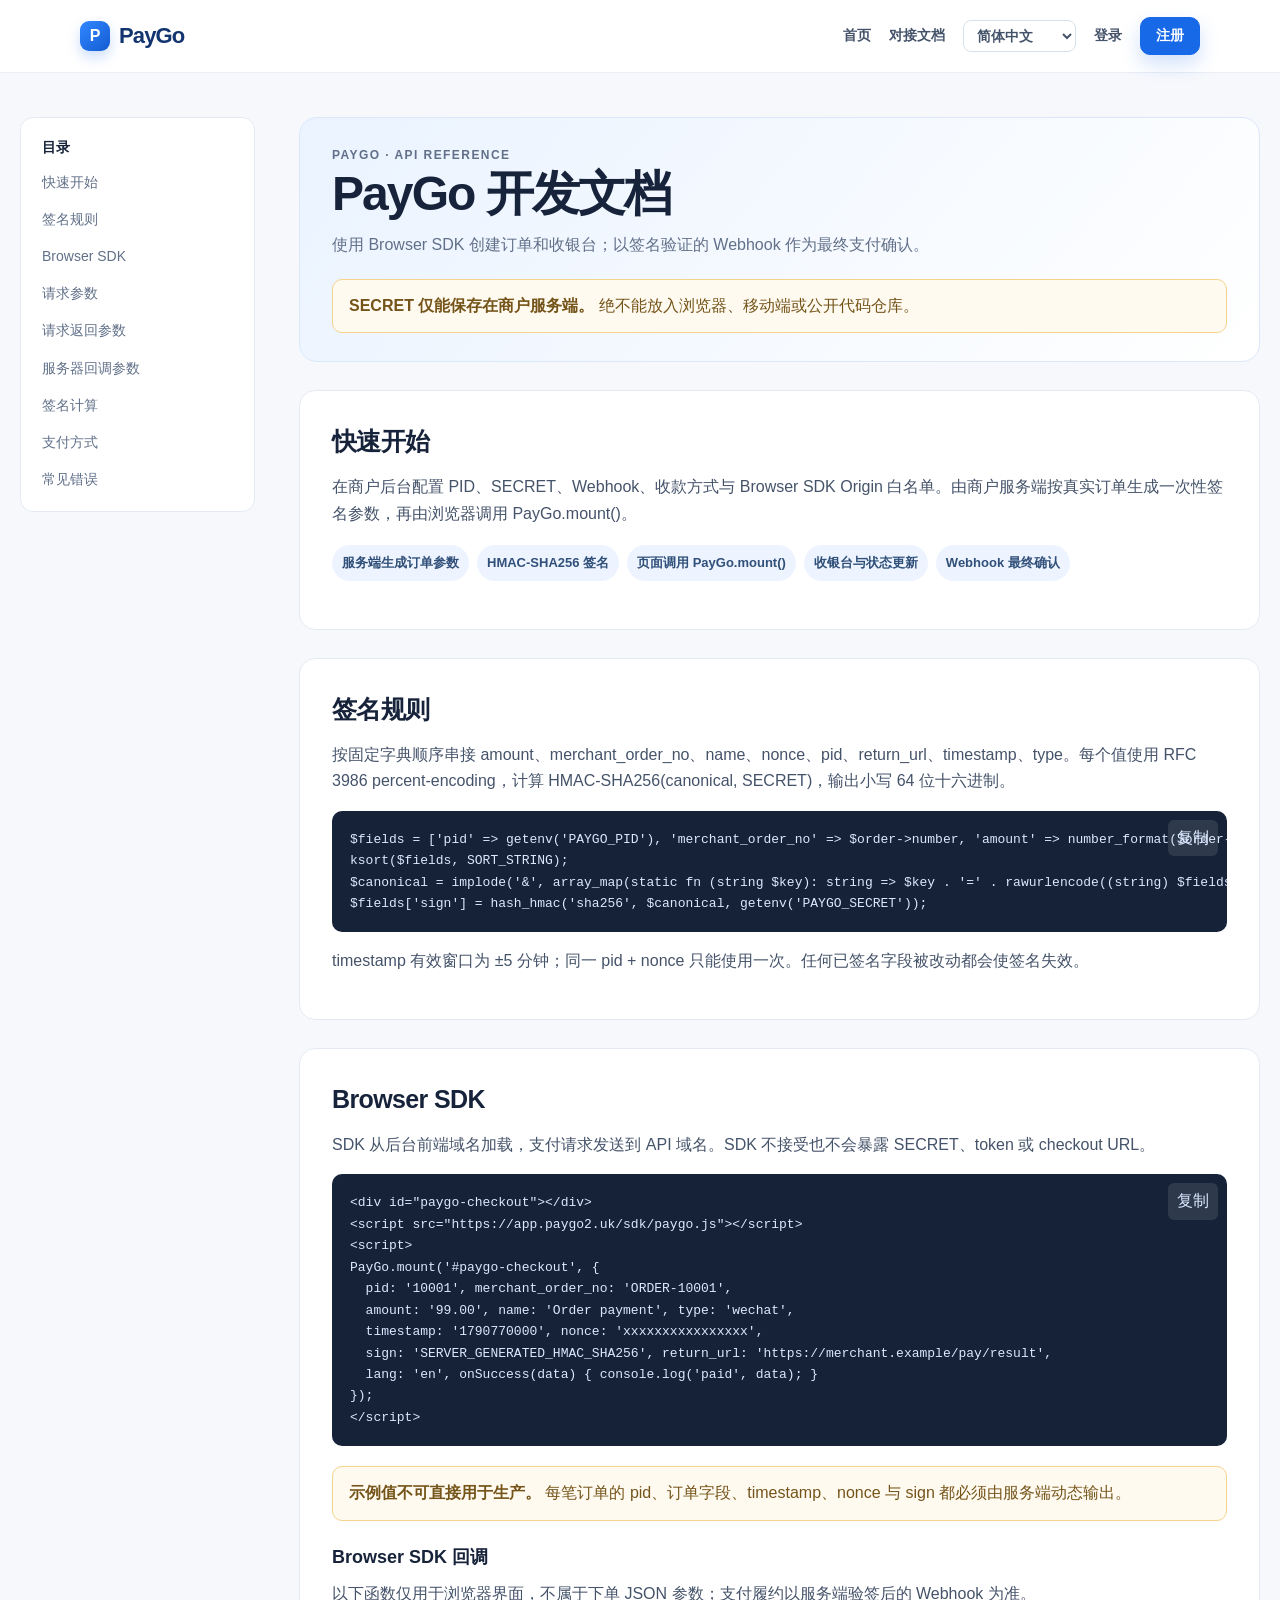
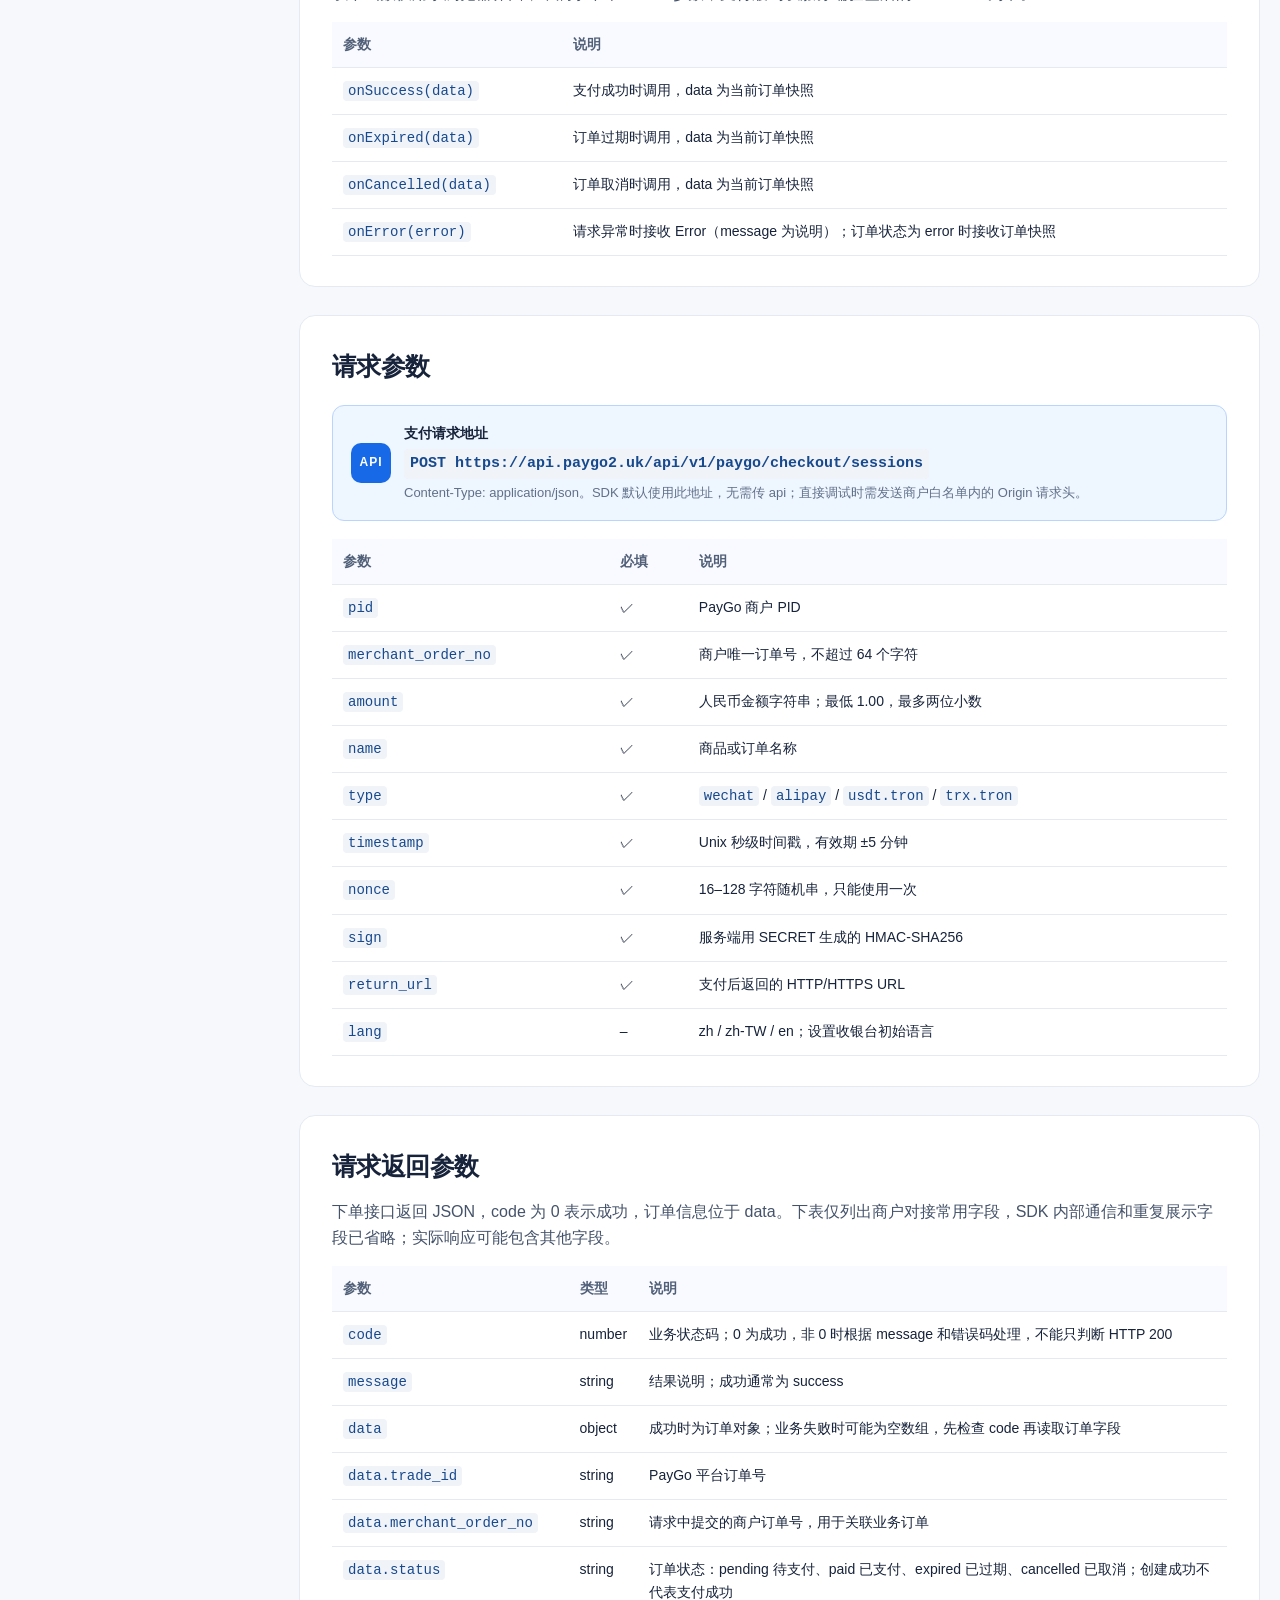
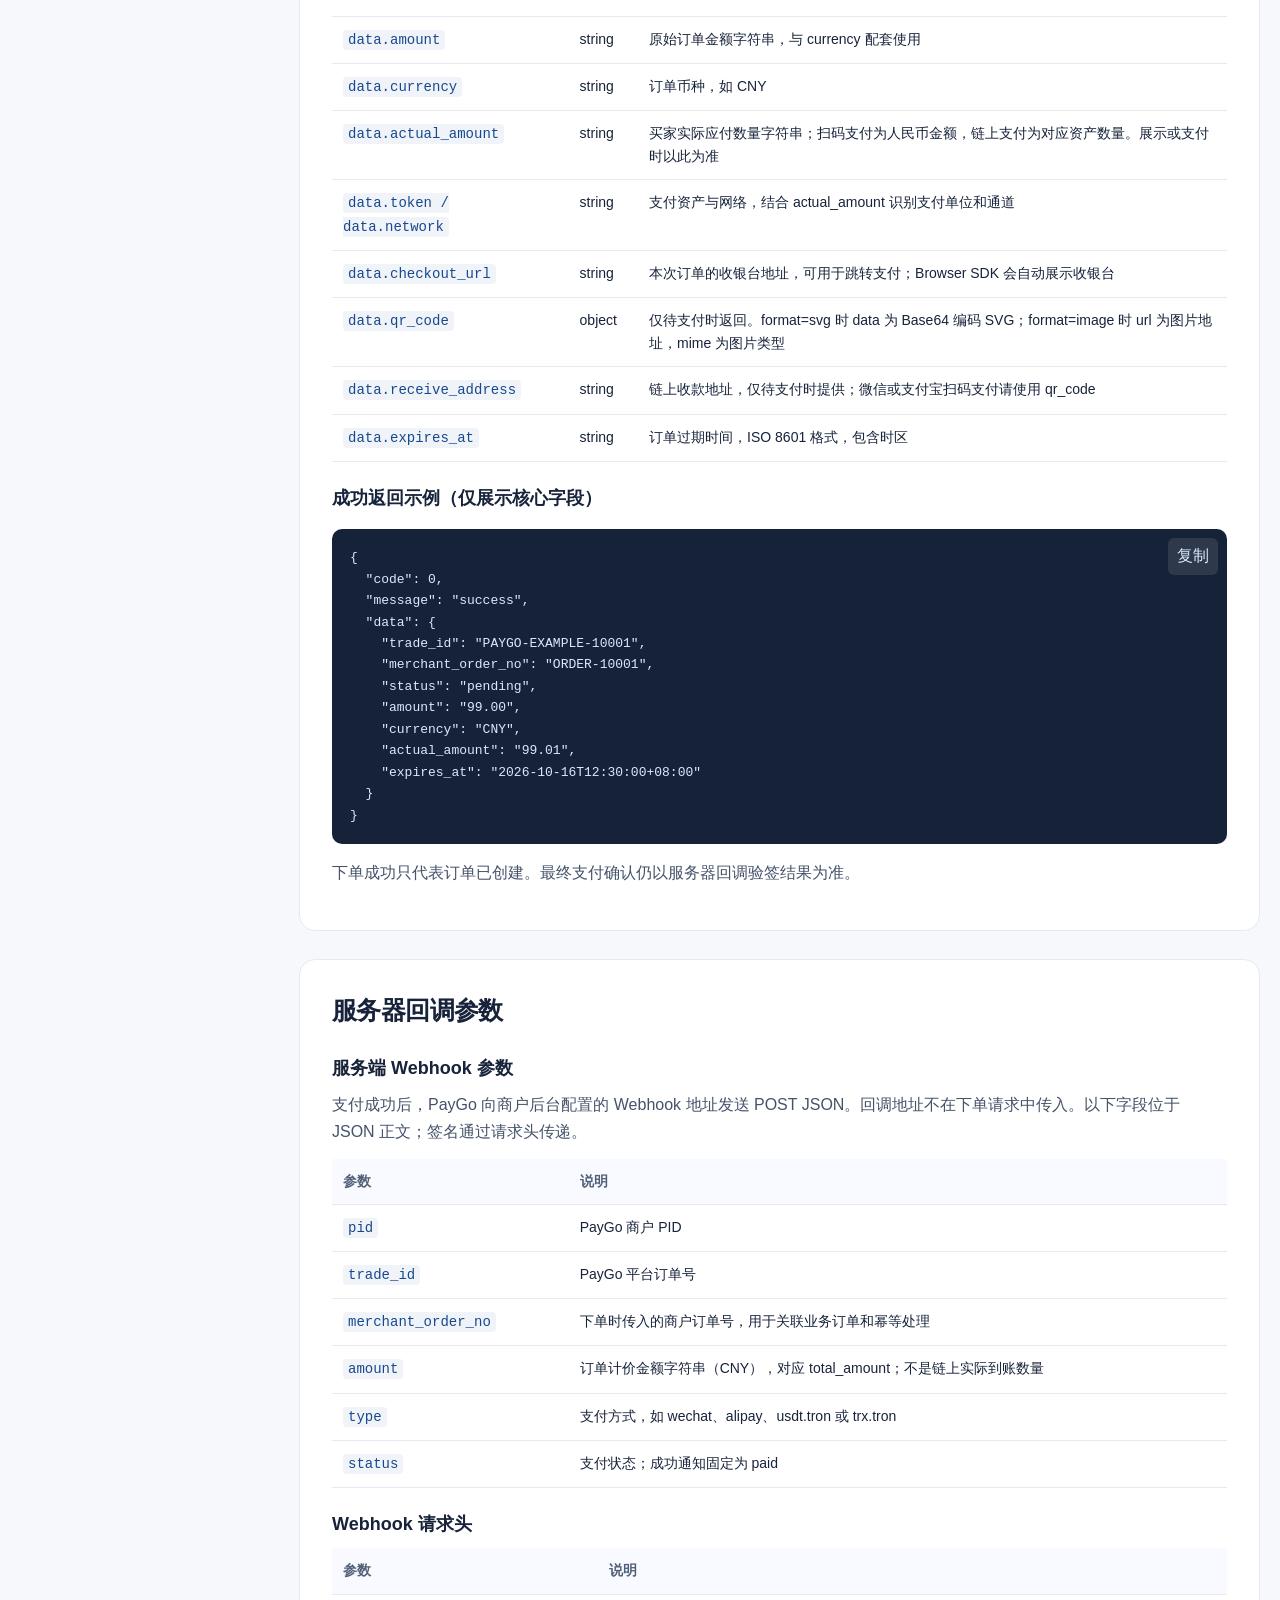
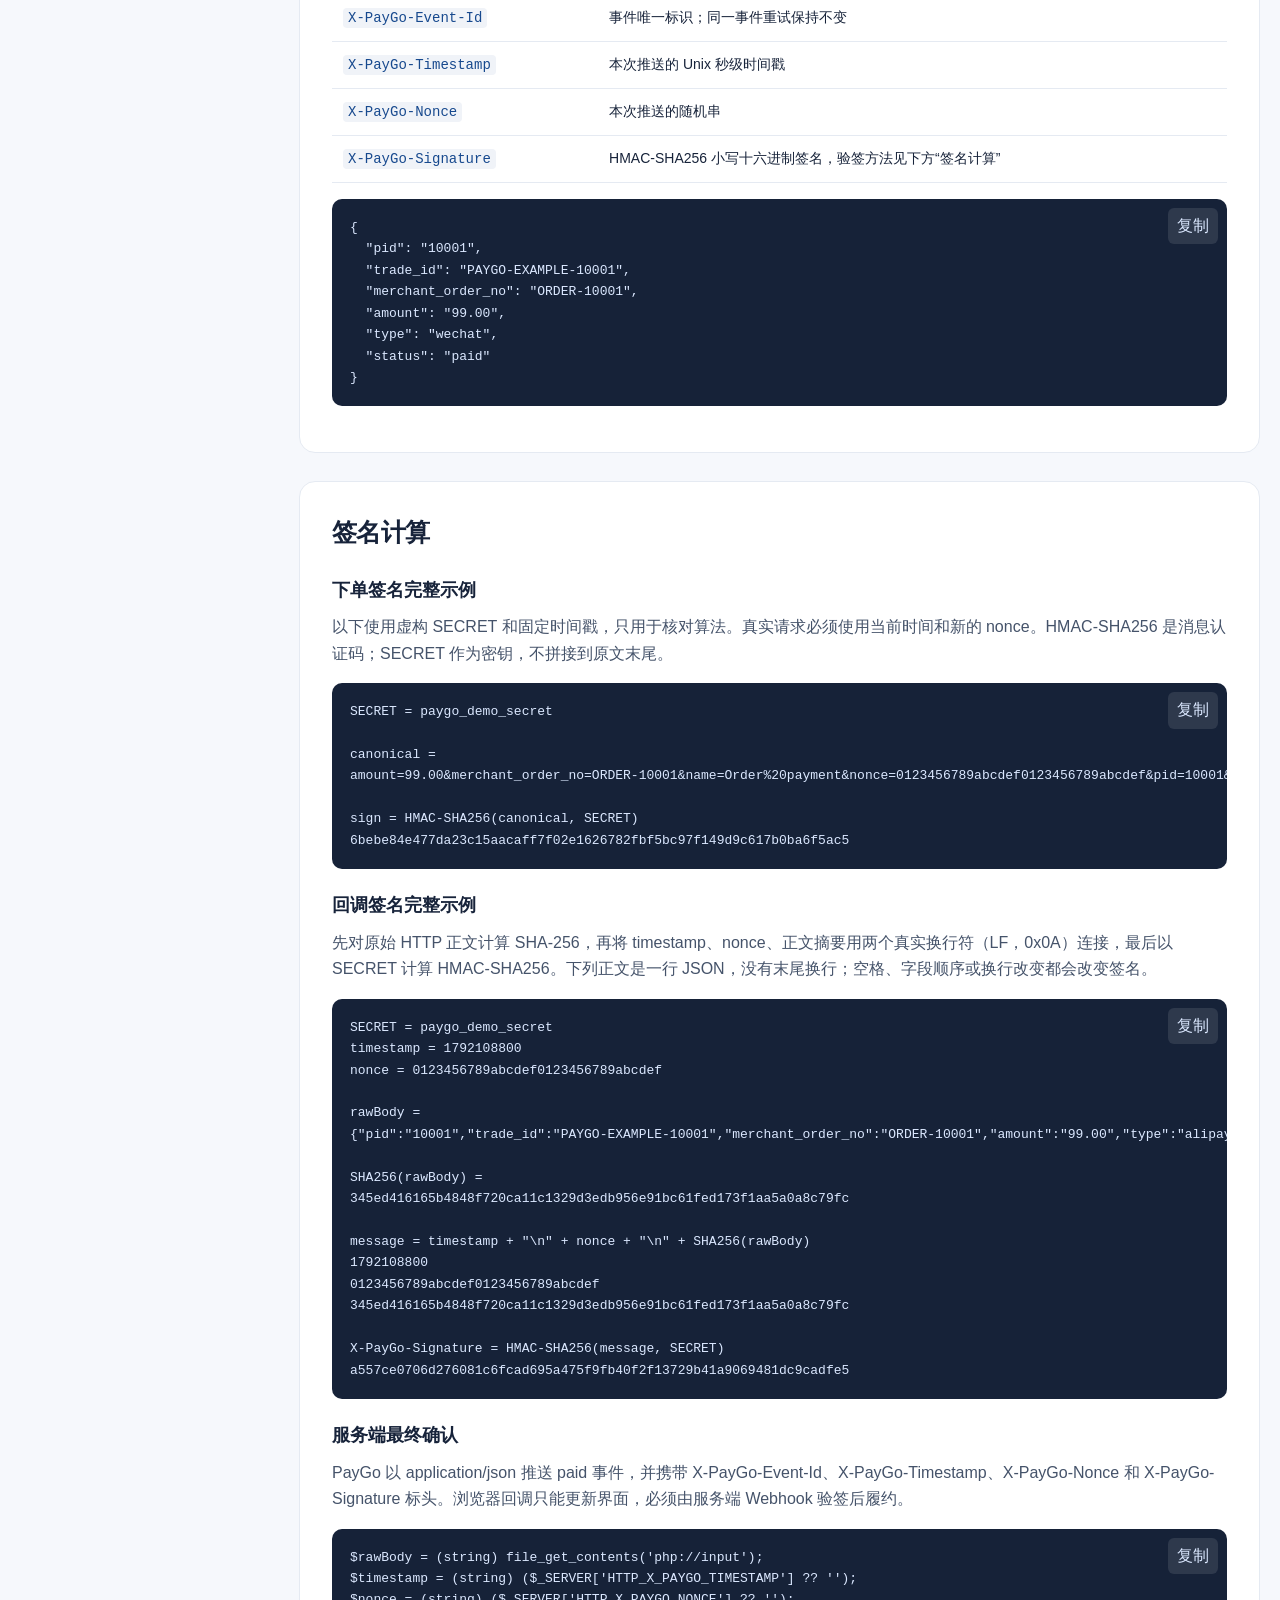
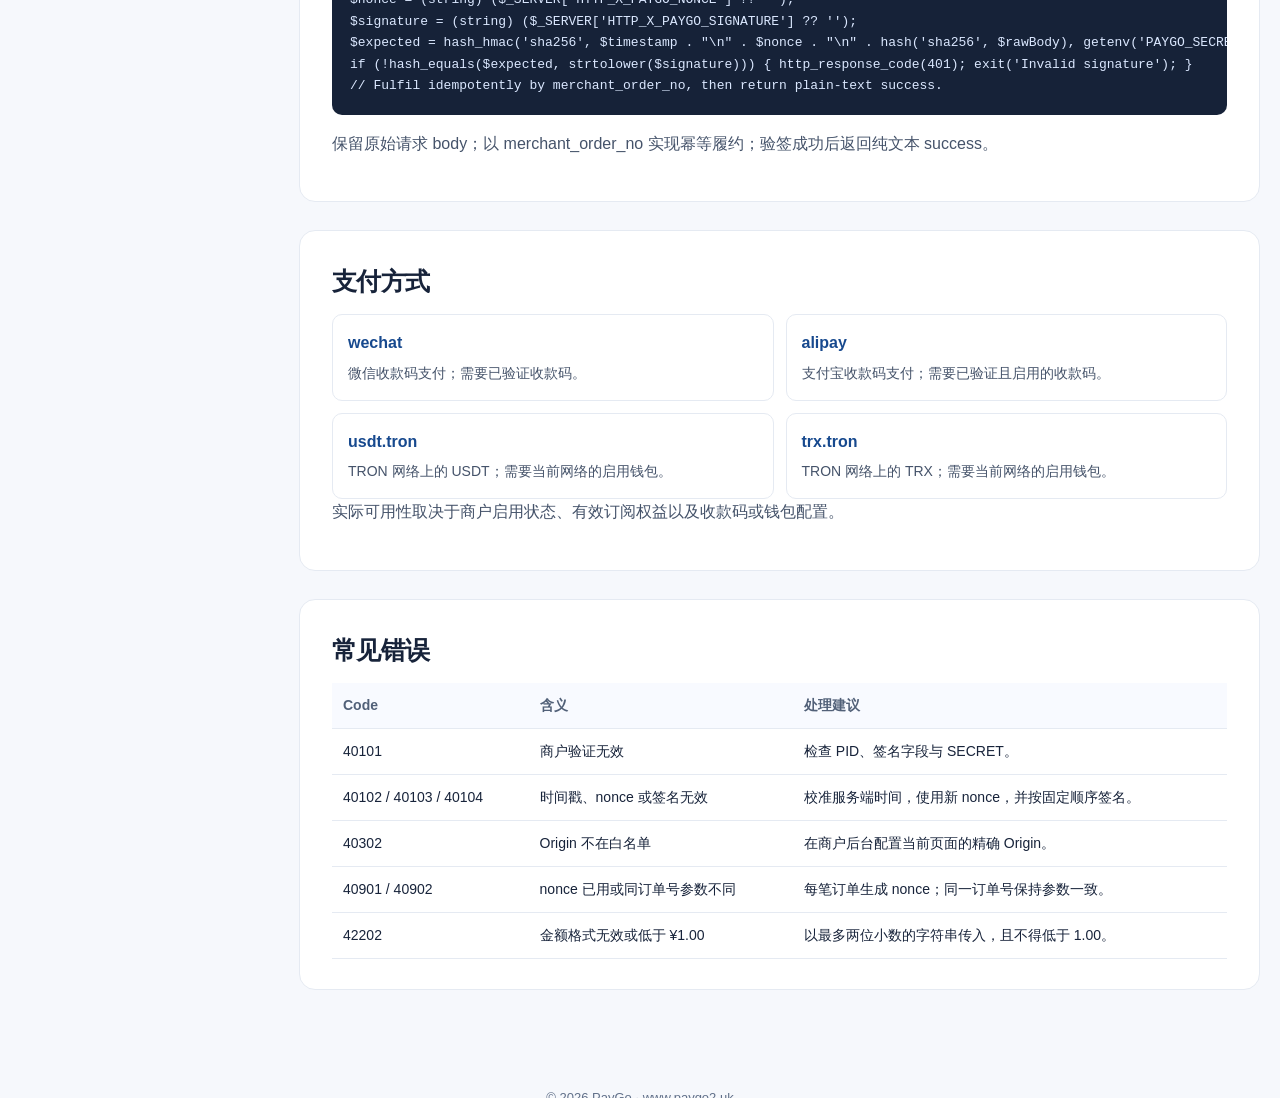
==== docs/index.html @ 3c51381b "chore: initialize PayGo website and documentation" ====
<!doctype html>
<html lang="zh-CN">
<head>
  <meta charset="utf-8"><meta name="viewport" content="width=device-width,initial-scale=1">
  <title>PayGo 开发文档｜Browser SDK、Webhook 与签名</title>
  <meta name="description" content="PayGo 公开开发文档：Browser SDK、HMAC-SHA256 签名、Webhook 验签、支付方式与常见错误。">
  <meta name="robots" content="index,follow"><link rel="canonical" href="https://www.paygo2.uk/docs/"><link rel="stylesheet" href="../assets/docs.css">
</head>
<body>
<header class="site-header"><nav class="navigation" aria-label="PayGo"><a class="brand" href="/"><span class="brand-mark">P</span>PayGo</a><div class="nav-links"><a href="/" data-i18n="home">首页</a><a aria-current="page" class="docs-link" href="/docs/" data-i18n="docs">对接文档</a><label class="language-select"><span class="visually-hidden" data-i18n="language">语言</span><select id="language"><option value="zh">简体中文</option><option value="zh-TW">繁體中文</option><option value="en">English</option></select></label><a href="https://app.paygo2.uk/login" data-i18n="login">登录</a><a class="button button-small" href="https://app.paygo2.uk/register" data-i18n="register">注册</a></div></nav></header>
<main class="docs-main"><div class="docs-layout"><aside class="toc"><strong data-i18n="contents">目录</strong><a href="#start" data-i18n="quick">快速开始</a><a href="#sign" data-i18n="signing">签名规则</a><a href="#sdk">Browser SDK</a><a href="#parameters" data-i18n="params">请求参数</a><a href="#response" data-i18n="responseParams">请求返回参数</a><a href="#callbacks" data-i18n="callbacks">服务器回调参数</a><a href="#signature" data-i18n="signatureCalc">签名计算</a><a href="#methods" data-i18n="methods">支付方式</a><a href="#errors" data-i18n="errors">错误码</a></aside>
<article class="docs-content">
<section class="hero"><p class="eyebrow">PAYGO · API REFERENCE</p><h1 data-i18n="title">PayGo 开发文档</h1><p data-i18n="lead">使用 Browser SDK 创建订单和收银台；以签名验证的 Webhook 作为最终支付确认。</p><div class="notice"><strong data-i18n="secretTitle">SECRET 仅能保存在商户服务端。</strong> <span data-i18n="secretText">绝不能放入浏览器、移动端或公开代码仓库。</span></div></section>
<section class="section" id="start"><h2 data-i18n="quick">快速开始</h2><p data-i18n="quickBody">在商户后台配置 PID、SECRET、Webhook、收款方式与 Browser SDK Origin 白名单。由商户服务端按真实订单生成一次性签名参数，再由浏览器调用 PayGo.mount()。</p><ol class="flow"><li data-i18n="flow1">服务端生成订单参数</li><li data-i18n="flow2">HMAC-SHA256 签名</li><li data-i18n="flow3">页面调用 PayGo.mount()</li><li data-i18n="flow4">收银台与状态更新</li><li data-i18n="flow5">Webhook 最终确认</li></ol></section>
<section class="section" id="sign"><h2 data-i18n="signing">签名规则</h2><p data-i18n="signBody">按固定字典顺序串接 amount、merchant_order_no、name、nonce、pid、return_url、timestamp、type。每个值使用 RFC 3986 percent-encoding，计算 HMAC-SHA256(canonical, SECRET)，输出小写 64 位十六进制。</p><div class="code"><button class="copy" data-copy>复制</button><pre>$fields = ['pid' => getenv('PAYGO_PID'), 'merchant_order_no' => $order->number, 'amount' => number_format($order->amount, 2, '.', ''), 'name' => $order->name, 'type' => 'wechat', 'return_url' => 'https://merchant.example/pay/result', 'timestamp' => (string) time(), 'nonce' => bin2hex(random_bytes(16))];
ksort($fields, SORT_STRING);
$canonical = implode('&amp;', array_map(static fn (string $key): string =&gt; $key . '=' . rawurlencode((string) $fields[$key]), array_keys($fields)));
$fields['sign'] = hash_hmac('sha256', $canonical, getenv('PAYGO_SECRET'));</pre></div><p data-i18n="signSecurity">timestamp 有效窗口为 ±5 分钟；同一 pid + nonce 只能使用一次。任何已签名字段被改动都会使签名失效。</p></section>
<section class="section" id="sdk"><h2>Browser SDK</h2><p data-i18n="sdkBody">SDK 从后台前端域名加载，支付请求发送到 API 域名。SDK 不接受也不会暴露 SECRET、token 或 checkout URL。</p><div class="code"><button class="copy" data-copy>复制</button><pre>&lt;div id="paygo-checkout"&gt;&lt;/div&gt;
&lt;script src="https://app.paygo2.uk/sdk/paygo.js"&gt;&lt;/script&gt;
&lt;script&gt;
PayGo.mount('#paygo-checkout', {
  pid: '10001', merchant_order_no: 'ORDER-10001',
  amount: '99.00', name: 'Order payment', type: 'wechat',
  timestamp: '1790770000', nonce: 'xxxxxxxxxxxxxxxx',
  sign: 'SERVER_GENERATED_HMAC_SHA256', return_url: 'https://merchant.example/pay/result',
  lang: 'en', onSuccess(data) { console.log('paid', data); }
});
&lt;/script&gt;</pre></div><div class="notice"><strong data-i18n="exampleTitle">示例值不可直接用于生产。</strong> <span data-i18n="exampleText">每笔订单的 pid、订单字段、timestamp、nonce 与 sign 都必须由服务端动态输出。</span></div><h3 data-i18n="callbackBrowser">Browser SDK 回调</h3><p data-i18n="callbackUi">以下函数仅用于浏览器界面，不属于下单 JSON 参数；支付履约以服务端验签后的 Webhook 为准。</p><div class="table-wrap"><table><thead><tr><th data-i18n="parameter">参数</th><th data-i18n="description">说明</th></tr></thead><tbody>
<tr><td><code>onSuccess(data)</code></td><td data-i18n="cSuccess">支付成功时调用，data 为当前订单快照</td></tr>
<tr><td><code>onExpired(data)</code></td><td data-i18n="cExpired">订单过期时调用，data 为当前订单快照</td></tr>
<tr><td><code>onCancelled(data)</code></td><td data-i18n="cCancelled">订单取消时调用，data 为当前订单快照</td></tr>
<tr><td><code>onError(error)</code></td><td data-i18n="cError">请求异常时接收 Error（message 为说明）；订单状态为 error 时接收订单快照</td></tr>
</tbody></table></div></section>
<section class="section" id="parameters"><h2 data-i18n="params">请求参数</h2><div class="api-origin"><span>API</span><div><strong data-i18n="apiOriginTitle">支付请求地址</strong><code>POST https://api.paygo2.uk/api/v1/paygo/checkout/sessions</code><p data-i18n="apiOriginText">Content-Type: application/json。SDK 默认使用此地址，无需传 api；直接调试时需发送商户白名单内的 Origin 请求头。</p></div></div><div class="table-wrap"><table><thead><tr><th data-i18n="parameter">参数</th><th data-i18n="required">必填</th><th data-i18n="description">说明</th></tr></thead><tbody>
<tr><td><code>pid</code></td><td>✓</td><td data-i18n="pPid">PayGo 商户 PID</td></tr><tr><td><code>merchant_order_no</code></td><td>✓</td><td data-i18n="pOrder">商户唯一订单号，不超过 64 个字符</td></tr><tr><td><code>amount</code></td><td>✓</td><td data-i18n="pAmount">人民币金额字符串；最低 1.00，最多两位小数</td></tr><tr><td><code>name</code></td><td>✓</td><td data-i18n="pName">商品或订单名称</td></tr><tr><td><code>type</code></td><td>✓</td><td><code>wechat</code> / <code>alipay</code> / <code>usdt.tron</code> / <code>trx.tron</code></td></tr><tr><td><code>timestamp</code></td><td>✓</td><td data-i18n="pTime">Unix 秒级时间戳，有效期 ±5 分钟</td></tr><tr><td><code>nonce</code></td><td>✓</td><td data-i18n="pNonce">16–128 字符随机串，只能使用一次</td></tr><tr><td><code>sign</code></td><td>✓</td><td data-i18n="pSign">服务端用 SECRET 生成的 HMAC-SHA256</td></tr><tr><td><code>return_url</code></td><td>✓</td><td data-i18n="pReturn">支付后返回的 HTTP/HTTPS URL</td></tr><tr><td><code>lang</code></td><td>–</td><td data-i18n="pLang">zh / zh-TW / en；设置收银台初始语言</td></tr>
</tbody></table></div></section>
<section class="section" id="response"><h2 data-i18n="responseParams">请求返回参数</h2><p data-i18n="rIntro">下单接口返回 JSON，code 为 0 表示成功，订单信息位于 data。下表仅列出商户对接常用字段，SDK 内部通信和重复展示字段已省略；实际响应可能包含其他字段。</p><div class="table-wrap"><table><thead><tr><th data-i18n="parameter">参数</th><th data-i18n="fieldType">类型</th><th data-i18n="description">说明</th></tr></thead><tbody>
<tr><td><code>code</code></td><td>number</td><td data-i18n="rCode">业务状态码；0 为成功，非 0 时根据 message 和错误码处理，不能只判断 HTTP 200</td></tr>
<tr><td><code>message</code></td><td>string</td><td data-i18n="rMessage">结果说明；成功通常为 success</td></tr>
<tr><td><code>data</code></td><td>object</td><td data-i18n="rData">成功时为订单对象；业务失败时可能为空数组，先检查 code 再读取订单字段</td></tr>
<tr><td><code>data.trade_id</code></td><td>string</td><td data-i18n="cTrade">PayGo 平台订单号</td></tr>
<tr><td><code>data.merchant_order_no</code></td><td>string</td><td data-i18n="rOrder">请求中提交的商户订单号，用于关联业务订单</td></tr>
<tr><td><code>data.status</code></td><td>string</td><td data-i18n="rStatus">订单状态：pending 待支付、paid 已支付、expired 已过期、cancelled 已取消；创建成功不代表支付成功</td></tr>
<tr><td><code>data.amount</code></td><td>string</td><td data-i18n="rAmount">原始订单金额字符串，与 currency 配套使用</td></tr>
<tr><td><code>data.currency</code></td><td>string</td><td data-i18n="rCurrency">订单币种，如 CNY</td></tr>
<tr><td><code>data.actual_amount</code></td><td>string</td><td data-i18n="rActual">买家实际应付数量字符串；扫码支付为人民币金额，链上支付为对应资产数量。展示或支付时以此为准</td></tr>
<tr><td><code>data.token / data.network</code></td><td>string</td><td data-i18n="rAsset">支付资产与网络，结合 actual_amount 识别支付单位和通道</td></tr>
<tr><td><code>data.checkout_url</code></td><td>string</td><td data-i18n="rCheckout">本次订单的收银台地址，可用于跳转支付；Browser SDK 会自动展示收银台</td></tr>
<tr><td><code>data.qr_code</code></td><td>object</td><td data-i18n="rQr">仅待支付时返回。format=svg 时 data 为 Base64 编码 SVG；format=image 时 url 为图片地址，mime 为图片类型</td></tr>
<tr><td><code>data.receive_address</code></td><td>string</td><td data-i18n="rAddress">链上收款地址，仅待支付时提供；微信或支付宝扫码支付请使用 qr_code</td></tr>
<tr><td><code>data.expires_at</code></td><td>string</td><td data-i18n="rExpires">订单过期时间，ISO 8601 格式，包含时区</td></tr>
</tbody></table></div><h3 data-i18n="rExample">成功返回示例（仅展示核心字段）</h3><div class="code"><button class="copy" data-copy>复制</button><pre>{
  &quot;code&quot;: 0,
  &quot;message&quot;: &quot;success&quot;,
  &quot;data&quot;: {
    &quot;trade_id&quot;: &quot;PAYGO-EXAMPLE-10001&quot;,
    &quot;merchant_order_no&quot;: &quot;ORDER-10001&quot;,
    &quot;status&quot;: &quot;pending&quot;,
    &quot;amount&quot;: &quot;99.00&quot;,
    &quot;currency&quot;: &quot;CNY&quot;,
    &quot;actual_amount&quot;: &quot;99.01&quot;,
    &quot;expires_at&quot;: &quot;2026-10-16T12:30:00+08:00&quot;
  }
}</pre></div><p data-i18n="rFinal">下单成功只代表订单已创建。最终支付确认仍以服务器回调验签结果为准。</p></section>
<section class="section" id="callbacks"><h2 data-i18n="callbacks">服务器回调参数</h2><h3 data-i18n="callbackWebhook">服务端 Webhook 参数</h3><p data-i18n="callbackBody">支付成功后，PayGo 向商户后台配置的 Webhook 地址发送 POST JSON。回调地址不在下单请求中传入。以下字段位于 JSON 正文；签名通过请求头传递。</p><div class="table-wrap"><table><thead><tr><th data-i18n="parameter">参数</th><th data-i18n="description">说明</th></tr></thead><tbody>
<tr><td><code>pid</code></td><td data-i18n="pPid">PayGo 商户 PID</td></tr>
<tr><td><code>trade_id</code></td><td data-i18n="cTrade">PayGo 平台订单号</td></tr>
<tr><td><code>merchant_order_no</code></td><td data-i18n="cOrder">下单时传入的商户订单号，用于关联业务订单和幂等处理</td></tr>
<tr><td><code>amount</code></td><td data-i18n="cAmount">订单计价金额字符串（CNY），对应 total_amount；不是链上实际到账数量</td></tr>
<tr><td><code>type</code></td><td data-i18n="cType">支付方式，如 wechat、alipay、usdt.tron 或 trx.tron</td></tr>
<tr><td><code>status</code></td><td data-i18n="cStatus">支付状态；成功通知固定为 paid</td></tr>
</tbody></table></div><h3 data-i18n="callbackHeaders">Webhook 请求头</h3><div class="table-wrap"><table><thead><tr><th data-i18n="parameter">参数</th><th data-i18n="description">说明</th></tr></thead><tbody>
<tr><td><code>X-PayGo-Event-Id</code></td><td data-i18n="cEvent">事件唯一标识；同一事件重试保持不变</td></tr>
<tr><td><code>X-PayGo-Timestamp</code></td><td data-i18n="cTime">本次推送的 Unix 秒级时间戳</td></tr>
<tr><td><code>X-PayGo-Nonce</code></td><td data-i18n="cNonce">本次推送的随机串</td></tr>
<tr><td><code>X-PayGo-Signature</code></td><td data-i18n="cSign">HMAC-SHA256 小写十六进制签名，验签方法见下方“签名计算”</td></tr>
</tbody></table></div><div class="code"><button class="copy" data-copy>复制</button><pre>{
  "pid": "10001",
  "trade_id": "PAYGO-EXAMPLE-10001",
  "merchant_order_no": "ORDER-10001",
  "amount": "99.00",
  "type": "wechat",
  "status": "paid"
}</pre></div></section>
<section class="section" id="signature"><h2 data-i18n="signatureCalc">签名计算</h2><h3 data-i18n="requestExample">下单签名完整示例</h3><p data-i18n="signExampleNote">以下使用虚构 SECRET 和固定时间戳，只用于核对算法。真实请求必须使用当前时间和新的 nonce。HMAC-SHA256 是消息认证码；SECRET 作为密钥，不拼接到原文末尾。</p><div class="code"><button class="copy" data-copy>复制</button><pre>SECRET = paygo_demo_secret

canonical =
amount=99.00&amp;merchant_order_no=ORDER-10001&amp;name=Order%20payment&amp;nonce=0123456789abcdef0123456789abcdef&amp;pid=10001&amp;return_url=https%3A%2F%2Fmerchant.example%2Fpay%2Fresult&amp;timestamp=1792108800&amp;type=alipay

sign = HMAC-SHA256(canonical, SECRET)
6bebe84e477da23c15aacaff7f02e1626782fbf5bc97f149d9c617b0ba6f5ac5</pre></div><h3 data-i18n="callbackExample">回调签名完整示例</h3><p data-i18n="callbackExampleNote">先对原始 HTTP 正文计算 SHA-256，再将 timestamp、nonce、正文摘要用两个真实换行符（LF，0x0A）连接，最后以 SECRET 计算 HMAC-SHA256。下列正文是一行 JSON，没有末尾换行；空格、字段顺序或换行改变都会改变签名。</p><div class="code"><button class="copy" data-copy>复制</button><pre>SECRET = paygo_demo_secret
timestamp = 1792108800
nonce = 0123456789abcdef0123456789abcdef

rawBody =
{&quot;pid&quot;:&quot;10001&quot;,&quot;trade_id&quot;:&quot;PAYGO-EXAMPLE-10001&quot;,&quot;merchant_order_no&quot;:&quot;ORDER-10001&quot;,&quot;amount&quot;:&quot;99.00&quot;,&quot;type&quot;:&quot;alipay&quot;,&quot;status&quot;:&quot;paid&quot;}

SHA256(rawBody) =
345ed416165b4848f720ca11c1329d3edb956e91bc61fed173f1aa5a0a8c79fc

message = timestamp + &quot;\n&quot; + nonce + &quot;\n&quot; + SHA256(rawBody)
1792108800
0123456789abcdef0123456789abcdef
345ed416165b4848f720ca11c1329d3edb956e91bc61fed173f1aa5a0a8c79fc

X-PayGo-Signature = HMAC-SHA256(message, SECRET)
a557ce0706d276081c6fcad695a475f9fb40f2f13729b41a9069481dc9cadfe5</pre></div><h3 data-i18n="webhookFinal">服务端最终确认</h3><p data-i18n="webhookBody">PayGo 以 application/json 推送 paid 事件，并携带 X-PayGo-Event-Id、X-PayGo-Timestamp、X-PayGo-Nonce 和 X-PayGo-Signature 标头。浏览器回调只能更新界面，必须由服务端 Webhook 验签后履约。</p><div class="code"><button class="copy" data-copy>复制</button><pre>$rawBody = (string) file_get_contents('php://input');
$timestamp = (string) ($_SERVER['HTTP_X_PAYGO_TIMESTAMP'] ?? '');
$nonce = (string) ($_SERVER['HTTP_X_PAYGO_NONCE'] ?? '');
$signature = (string) ($_SERVER['HTTP_X_PAYGO_SIGNATURE'] ?? '');
$expected = hash_hmac('sha256', $timestamp . "\n" . $nonce . "\n" . hash('sha256', $rawBody), getenv('PAYGO_SECRET'));
if (!hash_equals($expected, strtolower($signature))) { http_response_code(401); exit('Invalid signature'); }
// Fulfil idempotently by merchant_order_no, then return plain-text success.</pre></div><p data-i18n="webhookSecurity">保留原始请求 body；以 merchant_order_no 实现幂等履约；验签成功后返回纯文本 success。</p></section>
<section class="section" id="methods"><h2 data-i18n="methods">支付方式</h2><div class="method-grid"><div class="method"><strong>wechat</strong><p data-i18n="wechat">微信收款码支付；需要已验证收款码。</p></div><div class="method"><strong>alipay</strong><p data-i18n="alipay">支付宝收款码支付；需要已验证且启用的收款码。</p></div><div class="method"><strong>usdt.tron</strong><p data-i18n="usdt">TRON 网络上的 USDT；需要当前网络的启用钱包。</p></div><div class="method"><strong>trx.tron</strong><p data-i18n="trx">TRON 网络上的 TRX；需要当前网络的启用钱包。</p></div></div><p data-i18n="methodsBody">实际可用性取决于商户启用状态、有效订阅权益以及收款码或钱包配置。</p></section>
<section class="section" id="errors"><h2 data-i18n="errors">常见错误</h2><div class="table-wrap"><table><thead><tr><th>Code</th><th data-i18n="meaning">含义</th><th data-i18n="fix">处理建议</th></tr></thead><tbody><tr><td>40101</td><td data-i18n="e40101">商户验证无效</td><td data-i18n="f40101">检查 PID、签名字段与 SECRET。</td></tr><tr><td>40102 / 40103 / 40104</td><td data-i18n="e401xx">时间戳、nonce 或签名无效</td><td data-i18n="f401xx">校准服务端时间，使用新 nonce，并按固定顺序签名。</td></tr><tr><td>40302</td><td data-i18n="e40302">Origin 不在白名单</td><td data-i18n="f40302">在商户后台配置当前页面的精确 Origin。</td></tr><tr><td>40901 / 40902</td><td data-i18n="e409">nonce 已用或同订单号参数不同</td><td data-i18n="f409">每笔订单生成 nonce；同一订单号保持参数一致。</td></tr><tr><td>42202</td><td data-i18n="e42202">金额格式无效或低于 ¥1.00</td><td data-i18n="f42202">以最多两位小数的字符串传入，且不得低于 1.00。</td></tr></tbody></table></div></section>
</article></div></main><footer class="footer">© 2026 PayGo · <a href="/">www.paygo2.uk</a></footer>
<script>
const t={zh:{home:'首页',docs:'对接文档',language:'语言',login:'登录',register:'注册',contents:'目录',quick:'快速开始',signing:'签名规则',params:'请求参数',methods:'支付方式',errors:'常见错误',title:'PayGo 开发文档',lead:'使用 Browser SDK 创建订单和收银台；以签名验证的 Webhook 作为最终支付确认。',secretTitle:'SECRET 仅能保存在商户服务端。',secretText:'绝不能放入浏览器、移动端或公开代码仓库。',quickBody:'在商户后台配置 PID、SECRET、Webhook、收款方式与 Browser SDK Origin 白名单。由商户服务端按真实订单生成一次性签名参数，再由浏览器调用 PayGo.mount()。',flow1:'服务端生成订单参数',flow2:'HMAC-SHA256 签名',flow3:'页面调用 PayGo.mount()',flow4:'收银台与状态更新',flow5:'Webhook 最终确认',signBody:'按固定字典顺序串接 amount、merchant_order_no、name、nonce、pid、return_url、timestamp、type。每个值使用 RFC 3986 percent-encoding，计算 HMAC-SHA256(canonical, SECRET)，输出小写 64 位十六进制。',signSecurity:'timestamp 有效窗口为 ±5 分钟；同一 pid + nonce 只能使用一次。任何已签名字段被改动都会使签名失效。',sdkBody:'SDK 从后台前端域名加载，支付请求发送到 API 域名。SDK 不接受也不会暴露 SECRET、token 或 checkout URL。',exampleTitle:'示例值不可直接用于生产。',exampleText:'每笔订单的 pid、订单字段、timestamp、nonce 与 sign 都必须由服务端动态输出。',parameter:'参数',required:'必填',description:'说明',pApi:'请求地址：https://api.paygo2.uk',pPid:'PayGo 商户 PID',pOrder:'商户唯一订单号，不超过 64 个字符',pAmount:'人民币金额字符串；最低 1.00，最多两位小数',pName:'商品或订单名称',pTime:'Unix 秒级时间戳，有效期 ±5 分钟',pNonce:'16–128 字符随机串，只能使用一次',pSign:'服务端用 SECRET 生成的 HMAC-SHA256',pReturn:'支付后返回的 HTTP/HTTPS URL',pLang:'zh / zh-TW / en；设置收银台初始语言',pCallback:'可选浏览器 UI 回调，不能作为履约依据',wechat:'微信收款码支付；需要已验证收款码。',usdt:'TRON 网络上的 USDT；需要当前网络的启用钱包。',trx:'TRON 网络上的 TRX；需要当前网络的启用钱包。',methodsBody:'实际可用性取决于商户启用状态、有效订阅权益以及收款码或钱包配置。',webhookFinal:'服务端最终确认',webhookBody:'PayGo 以 application/json 推送 paid 事件，并携带 X-PayGo-Event-Id、X-PayGo-Timestamp、X-PayGo-Nonce 和 X-PayGo-Signature 标头。浏览器回调只能更新界面，必须由服务端 Webhook 验签后履约。',webhookSecurity:'保留原始请求 body；以 merchant_order_no 实现幂等履约；验签成功后返回纯文本 success。',meaning:'含义',fix:'处理建议',e40101:'商户验证无效',f40101:'检查 PID、签名字段与 SECRET。',e401xx:'时间戳、nonce 或签名无效',f401xx:'校准服务端时间，使用新 nonce，并按固定顺序签名。',e40302:'Origin 不在白名单',f40302:'在商户后台配置当前页面的精确 Origin。',e409:'nonce 已用或同订单号参数不同',f409:'每笔订单生成 nonce；同一订单号保持参数一致。',e42202:'金额格式无效或低于 ¥1.00',f42202:'以最多两位小数的字符串传入，且不得低于 1.00。'}};
t.en={...t.zh,home:'Home',docs:'Developer docs',language:'Language',login:'Sign in',register:'Register',contents:'Contents',quick:'Quick start',signing:'Signing',params:'Request parameters',methods:'Payment methods',errors:'Errors',title:'PayGo developer documentation',lead:'Use the Browser SDK to create orders and checkout; use signed Webhooks for final payment confirmation.',secretTitle:'Keep SECRET on the merchant server only.',secretText:'Never put it in a browser, mobile app, or public repository.',quickBody:'Configure PID, SECRET, Webhook, payment methods, and the Browser SDK Origin allowlist in the merchant console. Your server creates one-time signed fields from the actual order, then the browser calls PayGo.mount().',flow1:'Server prepares order fields',flow2:'HMAC-SHA256 signature',flow3:'Page calls PayGo.mount()',flow4:'Checkout and status updates',flow5:'Final Webhook confirmation',signBody:'Join amount, merchant_order_no, name, nonce, pid, return_url, timestamp, and type in fixed lexicographic order. RFC 3986 percent-encode every value, calculate HMAC-SHA256(canonical, SECRET), and output lowercase 64-character hex.',signSecurity:'timestamp is valid for ±5 minutes and each pid + nonce is single-use. Changing any signed field invalidates the signature.',sdkBody:'Load the SDK from the merchant console origin; payment requests go to the API origin. The SDK neither accepts nor exposes SECRET, token, or checkout URL.',exampleTitle:'Example values are not production-ready.',exampleText:'Your server must dynamically render pid, order fields, timestamp, nonce, and sign for every order.',parameter:'Parameter',required:'Required',description:'Description',pApi:'Request origin: https://api.paygo2.uk',pPid:'PayGo merchant PID',pOrder:'Merchant-unique order number; no more than 64 characters',pAmount:'CNY amount string; minimum 1.00 and up to two decimals',pName:'Product or order name',pTime:'Unix timestamp in seconds; valid for ±5 minutes',pNonce:'16–128 character random string; single-use',pSign:'HMAC-SHA256 generated server-side with SECRET',pReturn:'HTTP/HTTPS URL to return to after payment',pLang:'zh / zh-TW / en; sets initial checkout language',pCallback:'Optional browser UI callbacks; not proof for fulfilment',wechat:'WeChat QR-code payment; requires a verified QR code.',usdt:'USDT on TRON; requires an enabled wallet for the selected network.',trx:'TRX on TRON; requires an enabled wallet for the selected network.',methodsBody:'Availability follows enabled merchant settings, the active subscription entitlement, and QR-code/wallet setup.',webhookFinal:'Final server-side confirmation',webhookBody:'PayGo sends paid events as application/json with X-PayGo-Event-Id, X-PayGo-Timestamp, X-PayGo-Nonce, and X-PayGo-Signature headers. Browser callbacks only update UI; fulfil only after server-side Webhook signature verification.',webhookSecurity:'Preserve the raw request body, fulfil idempotently by merchant_order_no, and return plain-text success after verification.',meaning:'Meaning',fix:'Resolution',e40101:'Invalid merchant authentication',f40101:'Check PID, signing fields, and SECRET.',e401xx:'Invalid timestamp, nonce, or signature',f401xx:'Synchronize server time, use a new nonce, and sign in fixed order.',e40302:'Origin is not allowlisted',f40302:'Configure the exact current page Origin in the merchant console.',e409:'Nonce reused or same order no. has different fields',f409:'Generate a nonce per order; retain matching fields for one order no.',e42202:'Invalid amount or amount below ¥1.00',f42202:'Pass a string with up to two decimals and at least 1.00.'};
t['zh-TW']={...t.zh,home:'首頁',docs:'串接文件',language:'語言',login:'登入',register:'註冊',contents:'目錄',quick:'快速開始',signing:'簽名規則',params:'請求參數',methods:'支付方式',errors:'常見錯誤',title:'PayGo 開發文件',lead:'使用 Browser SDK 建立訂單和收銀台；以驗簽 Webhook 作為最終支付確認。',secretTitle:'SECRET 僅能儲存在商戶伺服器。',secretText:'絕不能放入瀏覽器、行動端或公開程式庫。',quickBody:'在商戶後台設定 PID、SECRET、Webhook、收款方式與 Browser SDK Origin 白名單。商戶伺服器依真實訂單產生一次性簽名參數，再由瀏覽器呼叫 PayGo.mount()。',flow1:'伺服器產生訂單參數',flow2:'HMAC-SHA256 簽名',flow3:'頁面呼叫 PayGo.mount()',flow4:'收銀台與狀態更新',flow5:'Webhook 最終確認',signBody:'依固定字典順序串接 amount、merchant_order_no、name、nonce、pid、return_url、timestamp、type。每個值使用 RFC 3986 percent-encoding，計算 HMAC-SHA256(canonical, SECRET)，輸出小寫 64 位十六進位。',signSecurity:'timestamp 有效窗口為 ±5 分鐘；同一 pid + nonce 只能使用一次。任何已簽名欄位變更都會使簽名失效。',sdkBody:'SDK 從商戶後台網域載入，支付請求傳送至 API 網域。SDK 不會接受或暴露 SECRET、token 或 checkout URL。',exampleTitle:'範例值不可直接用於正式環境。',exampleText:'每筆訂單的 pid、訂單欄位、timestamp、nonce 與 sign 都必須由伺服器動態輸出。',parameter:'參數',required:'必填',description:'說明',pApi:'請求網址：https://api.paygo2.uk',pOrder:'商戶唯一訂單號，不超過 64 個字元',pAmount:'人民幣金額字串；最低 1.00，最多兩位小數',pName:'商品或訂單名稱',pTime:'Unix 秒級時間戳，有效期 ±5 分鐘',pNonce:'16–128 字元隨機字串，只能使用一次',pSign:'伺服器以 SECRET 產生的 HMAC-SHA256',pReturn:'支付後返回的 HTTP/HTTPS URL',pLang:'zh / zh-TW / en；設定收銀台初始語言',pCallback:'可選瀏覽器 UI 回呼，不能作為履約依據',wechat:'微信收款碼支付；需要已驗證收款碼。',usdt:'TRON 網路 USDT；需要目前網路的啟用錢包。',trx:'TRON 網路 TRX；需要目前網路的啟用錢包。',methodsBody:'實際可用性取決於商戶啟用狀態、有效訂閱權益及收款碼或錢包設定。',webhookFinal:'伺服器最終確認',webhookBody:'PayGo 以 application/json 推送 paid 事件，並攜帶 X-PayGo-Event-Id、X-PayGo-Timestamp、X-PayGo-Nonce 與 X-PayGo-Signature 標頭。瀏覽器回呼只能更新介面，必須由伺服器 Webhook 驗簽後才履約。',webhookSecurity:'保留原始請求 body；以 merchant_order_no 實作冪等履約；驗簽成功後回傳純文字 success。',meaning:'含義',fix:'處理建議',e40101:'商戶驗證無效',f40101:'檢查 PID、簽名欄位與 SECRET。',e401xx:'時間戳、nonce 或簽名無效',f401xx:'校準伺服器時間，使用新 nonce，並依固定順序簽名。',e40302:'Origin 不在白名單',f40302:'在商戶後台設定目前頁面的精確 Origin。',e409:'nonce 已使用或同訂單號參數不同',f409:'每筆訂單產生 nonce；同一訂單號維持參數一致。',e42202:'金額格式無效或低於 ¥1.00',f42202:'以最多兩位小數字串傳入，且不得低於 1.00。'};
t.zh.apiOriginTitle='支付请求地址';t.zh.apiOriginText='Content-Type: application/json。SDK 默认使用此地址，无需传 api；直接调试时需发送商户白名单内的 Origin 请求头。';t.en.apiOriginTitle='Payment request URL';t.en.apiOriginText='Content-Type: application/json. The SDK uses this URL by default; api is unnecessary. Direct requests require an Origin header in the merchant allowlist.';t['zh-TW'].apiOriginTitle='支付請求網址';t['zh-TW'].apiOriginText='Content-Type: application/json。SDK 預設使用此網址，無需傳 api；直接測試時需傳送商戶白名單內的 Origin 請求標頭。';
Object.assign(t.zh,{"callbacks": "回调参数", "callbackWebhook": "服务端 Webhook 参数", "callbackBody": "支付成功后，PayGo 向商户后台配置的 Webhook 地址发送 POST JSON。回调地址不在下单请求中传入。以下字段位于 JSON 正文；签名通过请求头传递。", "cTrade": "PayGo 平台订单号", "cOrder": "下单时传入的商户订单号，用于关联业务订单和幂等处理", "cAmount": "订单计价金额字符串（CNY），对应 total_amount；不是链上实际到账数量", "cType": "支付方式，如 wechat、alipay、usdt.tron 或 trx.tron", "cStatus": "支付状态；成功通知固定为 paid", "callbackHeaders": "Webhook 请求头", "cEvent": "事件唯一标识；同一事件重试保持不变", "cTime": "本次推送的 Unix 秒级时间戳", "cNonce": "本次推送的随机串", "cSign": "HMAC-SHA256 小写十六进制签名，验签方法见下方“签名计算”", "callbackBrowser": "Browser SDK 回调", "callbackUi": "以下函数仅用于浏览器界面，不属于下单 JSON 参数；支付履约以服务端验签后的 Webhook 为准。", "cSuccess": "支付成功时调用，data 为当前订单快照", "cExpired": "订单过期时调用，data 为当前订单快照", "cCancelled": "订单取消时调用，data 为当前订单快照", "cError": "请求异常时接收 Error（message 为说明）；订单状态为 error 时接收订单快照"});
Object.assign(t.en,{"callbacks": "Callback parameters", "callbackWebhook": "Server Webhook fields", "callbackBody": "After payment, PayGo POSTs JSON to the Webhook URL configured in the merchant console. Do not pass this URL in the order request. The following fields are in the JSON body; the signature is sent in headers.", "cTrade": "PayGo order number", "cOrder": "Original merchant order number; use it to match orders and fulfil idempotently", "cAmount": "CNY pricing amount string (total_amount), not the on-chain quantity received", "cType": "Payment method, such as wechat, alipay, usdt.tron, or trx.tron", "cStatus": "Payment status; successful notifications always use paid", "callbackHeaders": "Webhook headers", "cEvent": "Unique event ID; unchanged across retries for the same event", "cTime": "Unix timestamp in seconds for this delivery", "cNonce": "Random nonce for this delivery", "cSign": "Lowercase hexadecimal HMAC-SHA256; see Signature calculation below", "callbackBrowser": "Browser SDK callbacks", "callbackUi": "These functions update browser UI and are not order JSON fields. Fulfil only after verifying the server Webhook.", "cSuccess": "Called on payment success with the current order snapshot", "cExpired": "Called on expiry with the current order snapshot", "cCancelled": "Called on cancellation with the current order snapshot", "cError": "Receives an Error (with message) on request failure, or an order snapshot when status is error"});
Object.assign(t["zh-TW"],{"callbacks": "回呼參數", "callbackWebhook": "伺服器 Webhook 參數", "callbackBody": "支付成功後，PayGo 向商戶後台設定的 Webhook 網址傳送 POST JSON。回呼網址不在下單請求中傳入。以下欄位位於 JSON 正文；簽名透過請求標頭傳遞。", "cTrade": "PayGo 平台訂單號", "cOrder": "下單時傳入的商戶訂單號，用於關聯業務訂單和冪等處理", "cAmount": "訂單計價金額字串（CNY），對應 total_amount；不是鏈上實際到帳數量", "cType": "支付方式，如 wechat、alipay、usdt.tron 或 trx.tron", "cStatus": "支付狀態；成功通知固定為 paid", "callbackHeaders": "Webhook 請求標頭", "cEvent": "事件唯一識別碼；同一事件重試保持不變", "cTime": "本次推送的 Unix 秒級時間戳", "cNonce": "本次推送的隨機字串", "cSign": "HMAC-SHA256 小寫十六進位簽名，驗簽方法見下方「簽名計算」", "callbackBrowser": "Browser SDK 回呼", "callbackUi": "以下函式僅用於瀏覽器介面，不屬於下單 JSON 參數；支付履約以伺服器驗簽後的 Webhook 為準。", "cSuccess": "支付成功時呼叫，data 為目前訂單快照", "cExpired": "訂單過期時呼叫，data 為目前訂單快照", "cCancelled": "訂單取消時呼叫，data 為目前訂單快照", "cError": "請求異常時接收 Error（message 為說明）；訂單狀態為 error 時接收訂單快照"});
Object.assign(t["zh"],{"signatureCalc": "签名计算", "alipay": "支付宝收款码支付；需要已验证且启用的收款码。", "requestExample": "下单签名完整示例", "signExampleNote": "以下使用虚构 SECRET 和固定时间戳，只用于核对算法。真实请求必须使用当前时间和新的 nonce。HMAC-SHA256 是消息认证码；SECRET 作为密钥，不拼接到原文末尾。", "callbackExample": "回调签名完整示例", "callbackExampleNote": "先对原始 HTTP 正文计算 SHA-256，再将 timestamp、nonce、正文摘要用两个真实换行符（LF，0x0A）连接，最后以 SECRET 计算 HMAC-SHA256。下列正文是一行 JSON，没有末尾换行；空格、字段顺序或换行改变都会改变签名。"});
Object.assign(t["en"],{"signatureCalc": "Signature calculation", "alipay": "Alipay QR-code payment; requires a verified and enabled QR code.", "requestExample": "Complete order signing example", "signExampleNote": "This example uses a fictional SECRET and fixed timestamp to verify the algorithm. Live requests require the current time and a fresh nonce. HMAC-SHA256 is a message authentication code; SECRET is the key, not a suffix appended to the message.", "callbackExample": "Complete callback signing example", "callbackExampleNote": "Hash the raw HTTP body with SHA-256. Join timestamp, nonce, and the body hash with two actual LF characters (0x0A), then calculate HMAC-SHA256 using SECRET. The body below is one JSON line with no trailing newline; changing whitespace, field order, or line breaks changes the signature."});
Object.assign(t["zh-TW"],{"signatureCalc": "簽名計算", "alipay": "支付寶收款碼支付；需要已驗證且啟用的收款碼。", "requestExample": "下單簽名完整範例", "signExampleNote": "以下使用虛構 SECRET 和固定時間戳，僅用於核對演算法。真實請求必須使用目前時間和新的 nonce。HMAC-SHA256 是訊息認證碼；SECRET 作為金鑰，不拼接至原文末尾。", "callbackExample": "回呼簽名完整範例", "callbackExampleNote": "先對原始 HTTP 正文計算 SHA-256，再將 timestamp、nonce、正文摘要用兩個真實換行字元（LF，0x0A）連接，最後以 SECRET 計算 HMAC-SHA256。下列正文是一行 JSON，沒有末尾換行；空格、欄位順序或換行改變都會改變簽名。"});
Object.assign(t["zh"],{"responseParams": "请求返回参数", "callbacks": "服务器回调参数", "rIntro": "下单接口返回 JSON，code 为 0 表示成功，订单信息位于 data。下表仅列出商户对接常用字段，SDK 内部通信和重复展示字段已省略；实际响应可能包含其他字段。", "fieldType": "类型", "rCode": "业务状态码；0 为成功，非 0 时根据 message 和错误码处理，不能只判断 HTTP 200", "rMessage": "结果说明；成功通常为 success", "rData": "成功时为订单对象；业务失败时可能为空数组，先检查 code 再读取订单字段", "rOrder": "请求中提交的商户订单号，用于关联业务订单", "rStatus": "订单状态：pending 待支付、paid 已支付、expired 已过期、cancelled 已取消；创建成功不代表支付成功", "rAmount": "原始订单金额字符串，与 currency 配套使用", "rCurrency": "订单币种，如 CNY", "rActual": "买家实际应付数量字符串；扫码支付为人民币金额，链上支付为对应资产数量。展示或支付时以此为准", "rAsset": "支付资产与网络，结合 actual_amount 识别支付单位和通道", "rCheckout": "本次订单的收银台地址，可用于跳转支付；Browser SDK 会自动展示收银台", "rQr": "仅待支付时返回。format=svg 时 data 为 Base64 编码 SVG；format=image 时 url 为图片地址，mime 为图片类型", "rAddress": "链上收款地址，仅待支付时提供；微信或支付宝扫码支付请使用 qr_code", "rExpires": "订单过期时间，ISO 8601 格式，包含时区", "rExample": "成功返回示例（仅展示核心字段）", "rFinal": "下单成功只代表订单已创建。最终支付确认仍以服务器回调验签结果为准。"});
Object.assign(t["en"],{"responseParams": "Response parameters", "callbacks": "Server callback parameters", "rIntro": "The order endpoint returns JSON. A code of 0 indicates success and data contains the order. Only commonly used merchant fields are listed; internal SDK communication and duplicate display fields are omitted. Actual responses may include additional fields.", "fieldType": "Type", "rCode": "Business result code: 0 means success. For nonzero codes, handle message and the error code; HTTP 200 alone does not indicate success.", "rMessage": "Result description; typically success on success", "rData": "Order object on success; may be an empty array on business failure. Check code before reading order fields.", "rOrder": "Merchant order number submitted in the request", "rStatus": "pending, paid, expired, or cancelled. Successful creation does not mean payment is complete.", "rAmount": "Original order amount string; interpret with currency", "rCurrency": "Order currency, such as CNY", "rActual": "Actual quantity the buyer must pay: CNY for QR payments or asset quantity for on-chain payments. Use this value for payment and display.", "rAsset": "Payment asset and network; interpret with actual_amount to identify the unit and channel", "rCheckout": "Checkout URL for this order, usable for redirecting to payment. The Browser SDK displays checkout automatically.", "rQr": "Only returned while pending. For format=svg, data contains Base64-encoded SVG. For format=image, url is the image URL and mime its media type.", "rAddress": "On-chain receiving address, provided only while pending. For WeChat or Alipay payments use qr_code.", "rExpires": "Order expiration time in ISO 8601 format, including the timezone", "rExample": "Success response example (core fields only)", "rFinal": "Successful order creation is not payment confirmation. Confirm payment only after verifying the server callback."});
Object.assign(t["zh-TW"],{"responseParams": "請求回傳參數", "callbacks": "伺服器回呼參數", "rIntro": "下單介面回傳 JSON，code 為 0 表示成功，訂單資訊位於 data。下表僅列出商戶串接常用欄位，SDK 內部通訊及重複顯示欄位已省略；實際回應可能包含其他欄位。", "fieldType": "類型", "rCode": "業務狀態碼；0 為成功，非 0 時依 message 和錯誤碼處理，不能只判斷 HTTP 200", "rMessage": "結果說明；成功通常為 success", "rData": "成功時為訂單物件；業務失敗時可能為空陣列，先檢查 code 再讀取訂單欄位", "rOrder": "請求中提交的商戶訂單號，用於關聯業務訂單", "rStatus": "訂單狀態：pending 待支付、paid 已支付、expired 已過期、cancelled 已取消；建立成功不代表支付成功", "rAmount": "原始訂單金額字串，與 currency 配套使用", "rCurrency": "訂單幣別，如 CNY", "rActual": "買家實際應付數量字串；掃碼支付為人民幣金額，鏈上支付為對應資產數量。顯示或支付時以此為準", "rAsset": "支付資產與網路，結合 actual_amount 識別支付單位和通道", "rCheckout": "本次訂單的收銀台網址，可用於跳轉支付；Browser SDK 會自動顯示收銀台", "rQr": "僅待支付時回傳。format=svg 時 data 為 Base64 編碼 SVG；format=image 時 url 為圖片網址，mime 為圖片類型", "rAddress": "鏈上收款地址，僅待支付時提供；微信或支付寶掃碼支付請使用 qr_code", "rExpires": "訂單過期時間，ISO 8601 格式，包含時區", "rExample": "成功回傳範例（僅顯示核心欄位）", "rFinal": "下單成功只代表訂單已建立。最終支付確認仍以伺服器回呼驗簽結果為準。"});
const requested=new URLSearchParams(location.search).get('lang');const lang=t[requested]?requested:'zh';const text=t[lang];document.documentElement.lang=lang==='zh-TW'?'zh-Hant':lang==='en'?'en':'zh-CN';document.querySelectorAll('[data-i18n]').forEach(node=>node.textContent=text[node.dataset.i18n]||node.textContent);document.querySelectorAll('.docs-link').forEach(link=>link.href='/docs/?lang='+encodeURIComponent(lang));const picker=document.querySelector('#language');picker.value=lang;picker.addEventListener('change',()=>location.href='/docs/?lang='+encodeURIComponent(picker.value));document.querySelectorAll('[data-copy]').forEach(button=>button.addEventListener('click',async()=>{try{await navigator.clipboard.writeText(button.parentElement.querySelector('pre').textContent);button.textContent=lang==='en'?'Copied':'已複製';setTimeout(()=>button.textContent=lang==='en'?'Copy':'复制',1200)}catch{button.textContent='…'}}));
</script></body></html>
---- assets/docs.css ----
:root{--blue:#1769e8;--ink:#17233a;--muted:#617089;--line:#e5eaf2;--surface:#f6f8fc;--code:#162238}*{box-sizing:border-box}html{scroll-behavior:smooth}body{margin:0;color:var(--ink);background:var(--surface);font:16px/1.65 -apple-system,BlinkMacSystemFont,"Segoe UI",sans-serif}a{color:inherit;text-decoration:none}.site-header{position:sticky;top:0;z-index:10;border-bottom:1px solid rgb(229 234 242 / 85%);background:rgb(255 255 255 / 92%);backdrop-filter:blur(12px)}.navigation{width:min(1120px,calc(100% - 40px));min-height:72px;display:flex;align-items:center;justify-content:space-between;gap:24px;margin:0 auto}.brand{display:inline-flex;align-items:center;gap:9px;color:#12356f;font-size:22px;font-weight:800;letter-spacing:-.04em}.brand-mark{display:grid;place-items:center;width:30px;height:30px;border-radius:9px;background:linear-gradient(135deg,#3288ff,#135bd2);color:#fff;font-size:16px;letter-spacing:0;box-shadow:0 6px 13px rgb(23 105 232 / 22%)}.nav-links{display:flex;align-items:center;gap:18px;color:#45536a;font-size:14px;font-weight:600}.nav-links>a:not(.button):hover{color:var(--blue)}.language-select select{max-width:118px;padding:6px 26px 6px 9px;border:1px solid #d8e0ec;border-radius:8px;background:#fff;color:#45536a;font:inherit;cursor:pointer}.visually-hidden{position:absolute;width:1px;height:1px;overflow:hidden;clip:rect(0 0 0 0);white-space:nowrap}.button{display:inline-flex;align-items:center;justify-content:center;min-height:46px;padding:0 21px;border:1px solid var(--blue);border-radius:10px;background:var(--blue);color:#fff;font-size:15px;font-weight:700;box-shadow:0 9px 20px rgb(23 105 232 / 20%)}.button-small{min-height:38px;padding:0 15px;font-size:14px}.docs-main{width:min(1240px,calc(100% - 40px));margin:auto}.docs-layout{display:grid;grid-template-columns:235px minmax(0,1fr);gap:44px;padding:44px 0 72px}.toc{position:sticky;top:94px;align-self:start;padding:13px;border:1px solid var(--line);border-radius:13px;background:#fff}.toc strong{display:block;padding:5px 8px;font-size:14px}.toc a{display:block;padding:7px 8px;border-radius:7px;color:var(--muted);font-size:14px}.toc a:hover{color:var(--blue);background:#f1f6ff}.docs-content{min-width:0}.docs-content .hero{padding:28px 32px;border-radius:18px;background:linear-gradient(130deg,#eaf3ff,#fff);border:1px solid #dbe8fb}.eyebrow{margin:0 0 8px;color:var(--blue);font-size:12px;font-weight:800;letter-spacing:.12em}.docs-content .hero h1{margin:0 0 10px;font-size:clamp(30px,5vw,48px);line-height:1.18;letter-spacing:-.04em}.docs-content .hero p{max-width:750px;margin:0;color:var(--muted)}.notice{margin:20px 0 0;padding:13px 16px;border:1px solid #f4d38b;border-radius:10px;background:#fffaf0;color:#745419}.section{margin-top:28px;padding:30px 32px;border:1px solid var(--line);border-radius:16px;background:#fff;scroll-margin-top:88px}.section h2{margin:0 0 12px;font-size:25px;letter-spacing:-.025em}.section h3{margin:22px 0 9px;font-size:18px}.section p{margin:0 0 14px;color:#45536a}.api-origin{display:flex;align-items:center;gap:13px;margin:18px 0;padding:16px 18px;border:1px solid #b9d4ff;border-radius:12px;background:#eef6ff}.api-origin>span{display:grid;place-items:center;flex:0 0 auto;width:40px;height:40px;border-radius:10px;background:var(--blue);color:#fff;font-size:12px;font-weight:800;letter-spacing:.08em}.api-origin>div{min-width:0}.api-origin strong,.api-origin code{display:block}.api-origin strong{font-size:14px}.api-origin code{width:max-content;max-width:100%;margin-top:3px;padding:3px 6px;color:#17498e;font-size:15px;font-weight:750;overflow-wrap:anywhere}.api-origin p{margin:3px 0 0;color:var(--muted);font-size:13px}.flow{display:flex;flex-wrap:wrap;gap:8px;padding:0;margin:18px 0;list-style:none}.flow li{padding:7px 10px;border-radius:999px;background:#edf4ff;color:#315079;font-size:13px;font-weight:650}.code{position:relative;margin:16px 0;overflow:auto;border-radius:10px;background:var(--code);color:#dbe8ff}.code pre{margin:0;padding:18px 50px 18px 18px;font:13px/1.65 ui-monospace,SFMono-Regular,Menlo,monospace;white-space:pre}.copy{position:absolute;top:9px;right:9px;border:0;border-radius:6px;padding:5px 9px;background:#ffffff1a;color:#dbe8ff;font:inherit;cursor:pointer}.table-wrap{overflow-x:auto}table{width:100%;border-collapse:collapse;font-size:14px}th,td{padding:11px;border-bottom:1px solid var(--line);text-align:left;vertical-align:top}th{color:#516078;background:#f8faff}code{padding:2px 5px;border-radius:4px;background:#f0f3f8;color:#17498e}.method-grid{display:grid;grid-template-columns:repeat(2,1fr);gap:12px}.method{padding:15px;border:1px solid var(--line);border-radius:10px}.method strong{display:block;color:#17498e}.method p{margin:5px 0 0;font-size:14px}.footer{padding:25px;text-align:center;color:var(--muted);font-size:13px}@media(max-width:840px){.navigation{width:min(100% - 32px,620px);min-height:66px;gap:12px}.nav-links{gap:13px;font-size:13px}.button-small{min-height:35px;padding:0 10px}.docs-layout{display:block;padding-top:24px}.toc{display:none}.docs-main{width:min(100% - 28px,760px)}.section,.docs-content .hero{padding:24px 20px}.method-grid{grid-template-columns:1fr}}@media(max-width:520px){.brand{font-size:20px}.nav-links{gap:7px}.nav-links>a[href="/"]{display:none}.language-select select{max-width:86px;padding-right:20px}.nav-links>a:not(.button){font-size:12px}}
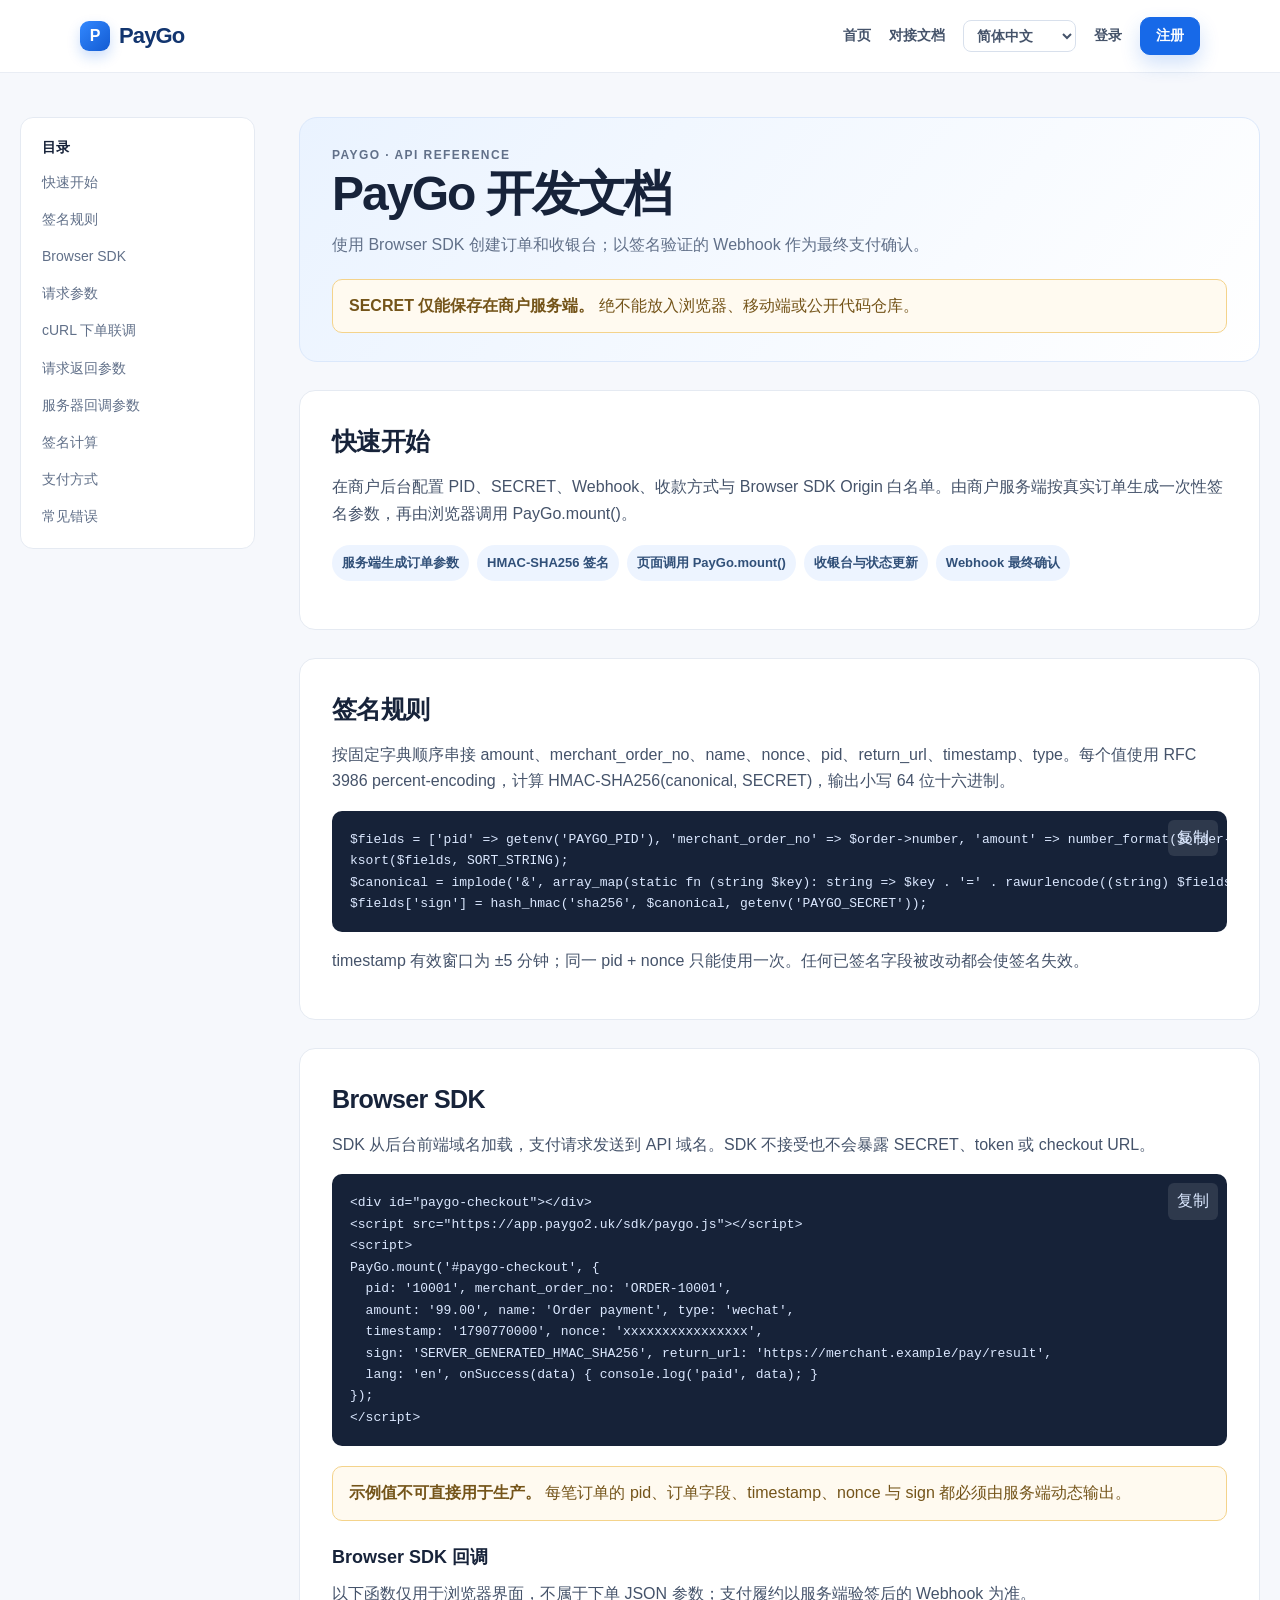
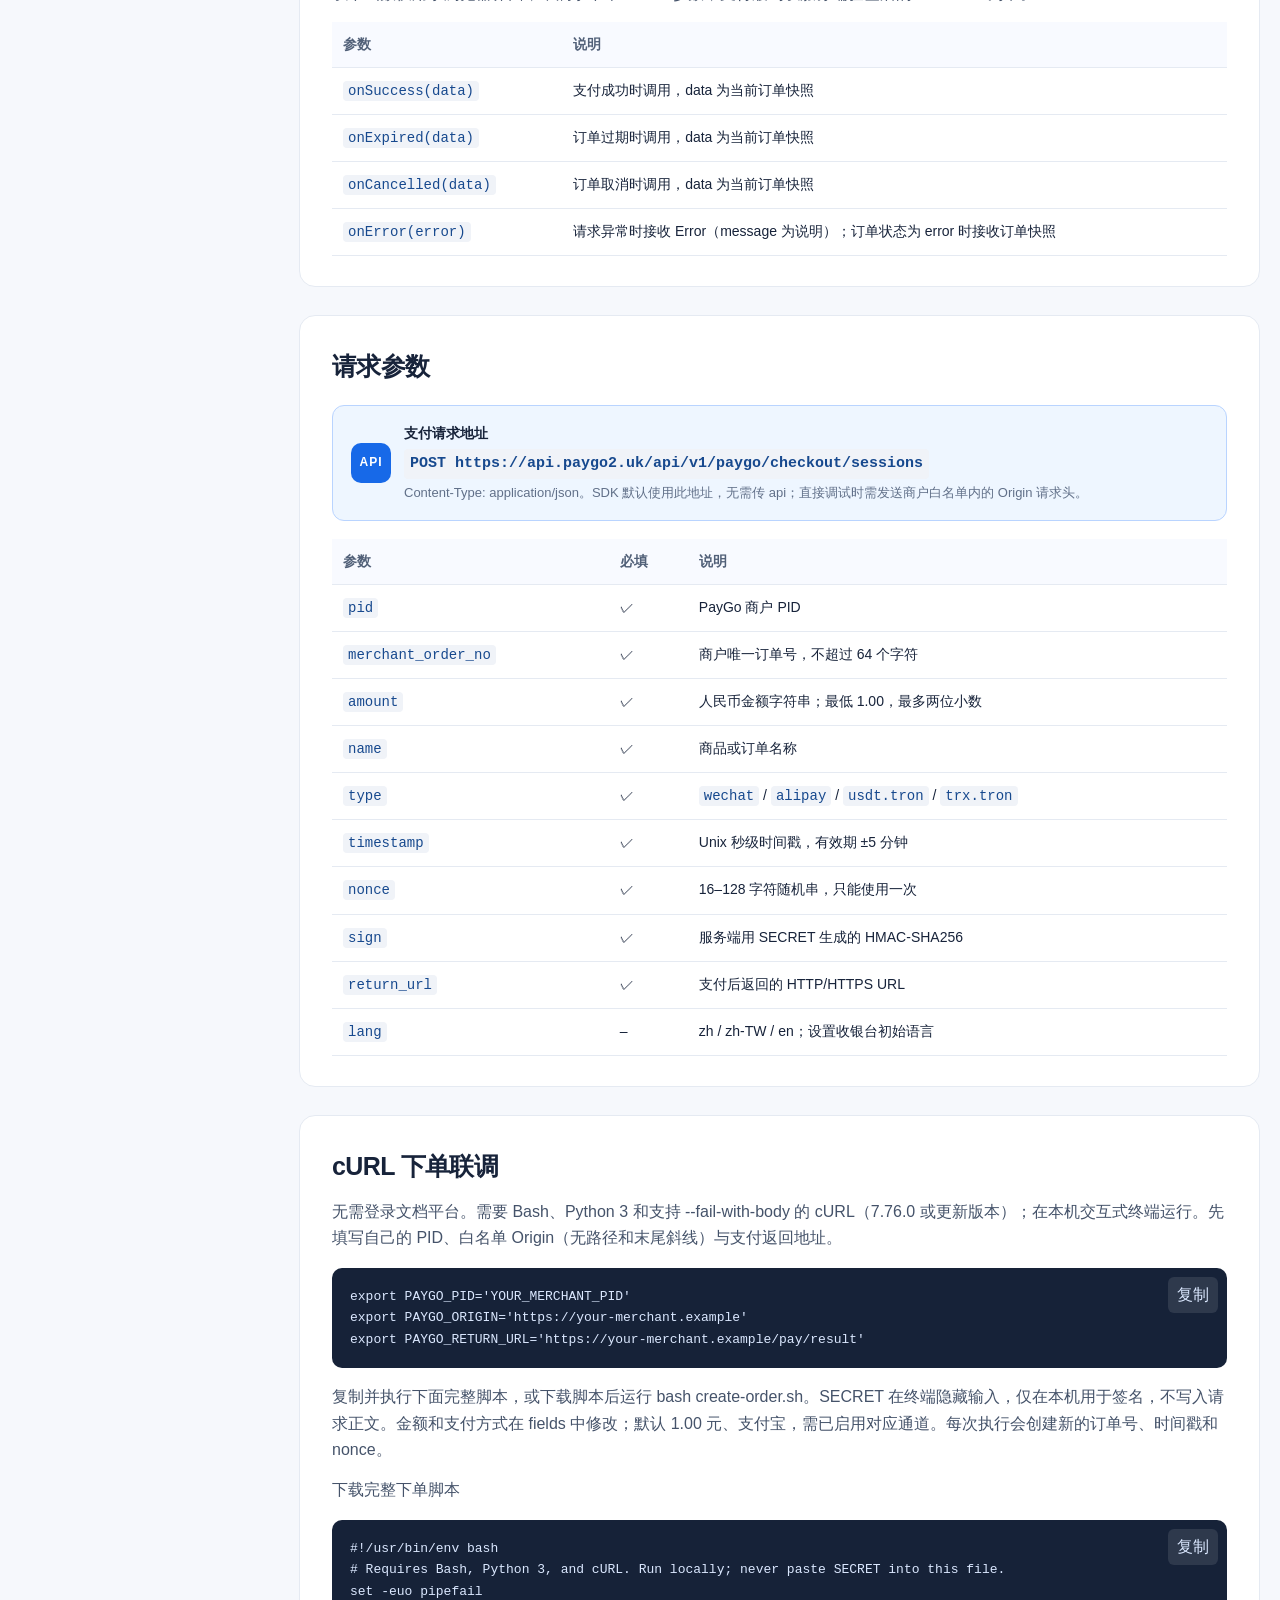
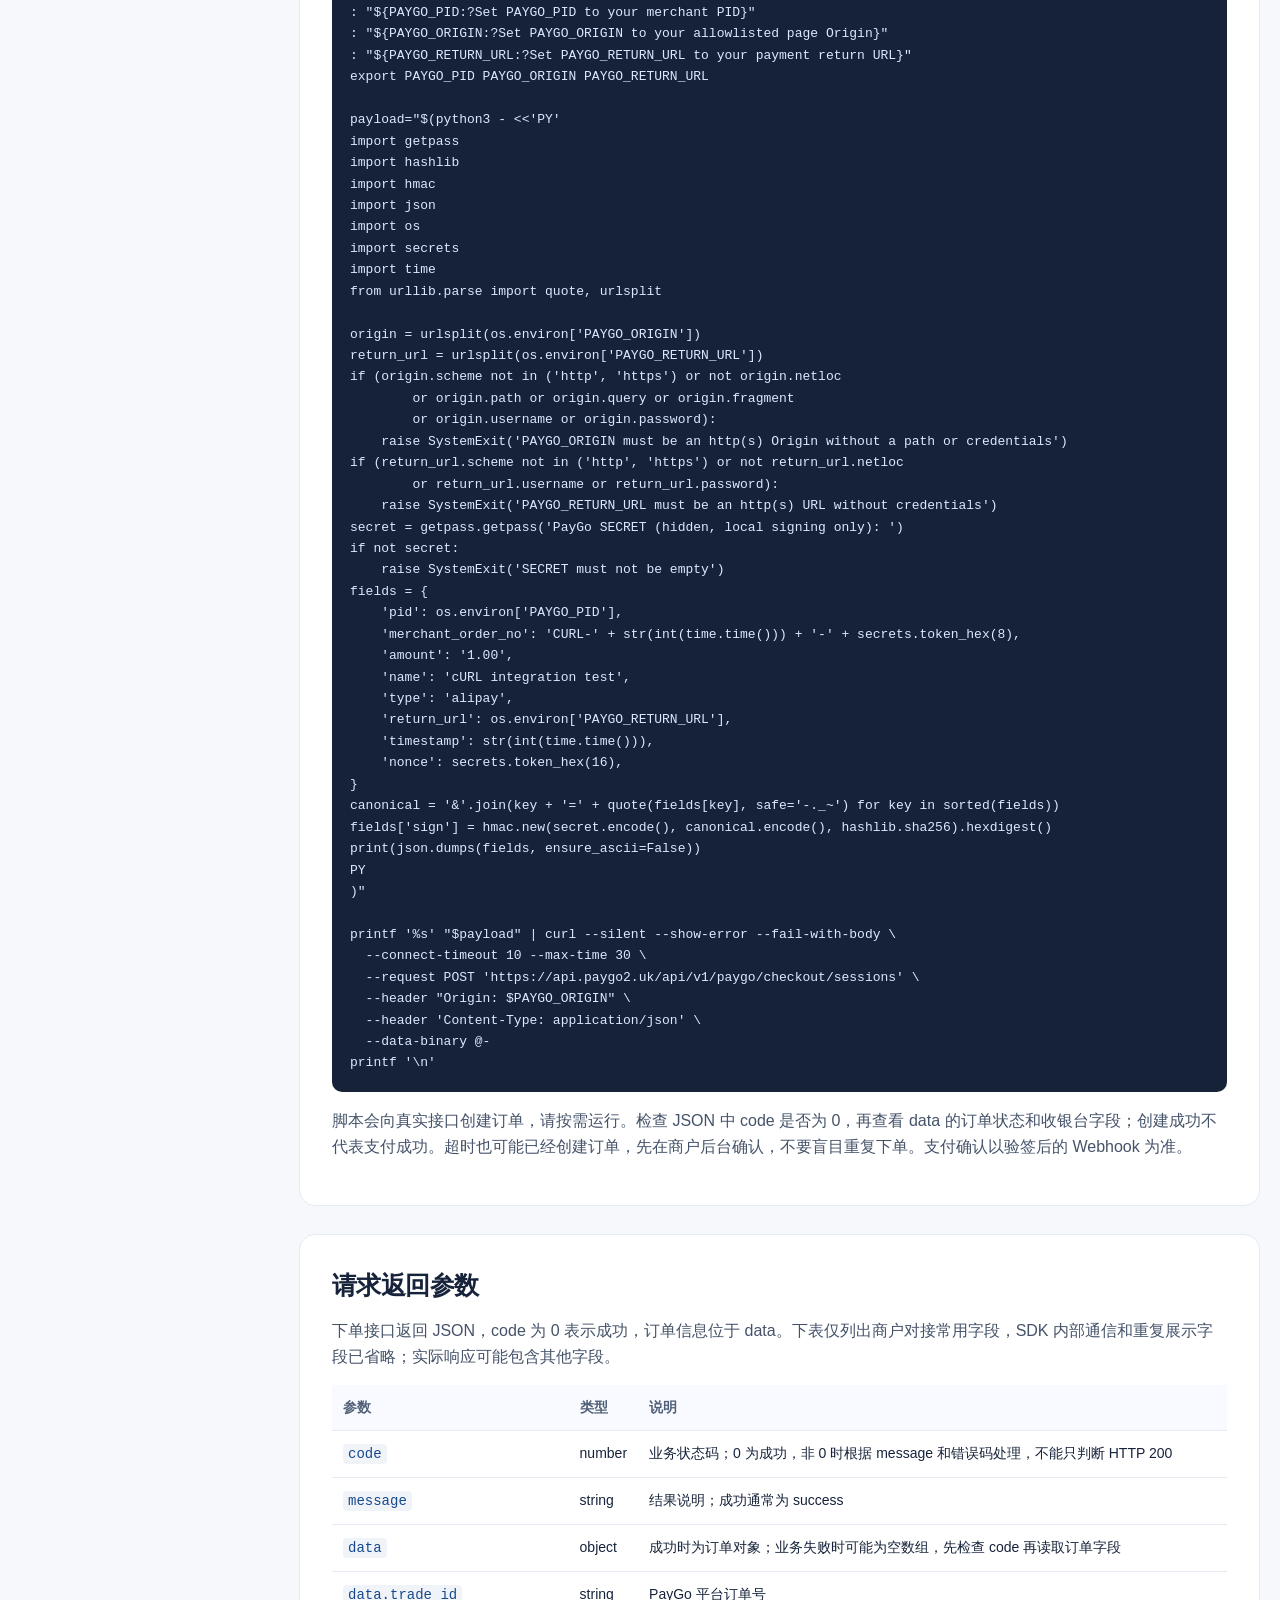
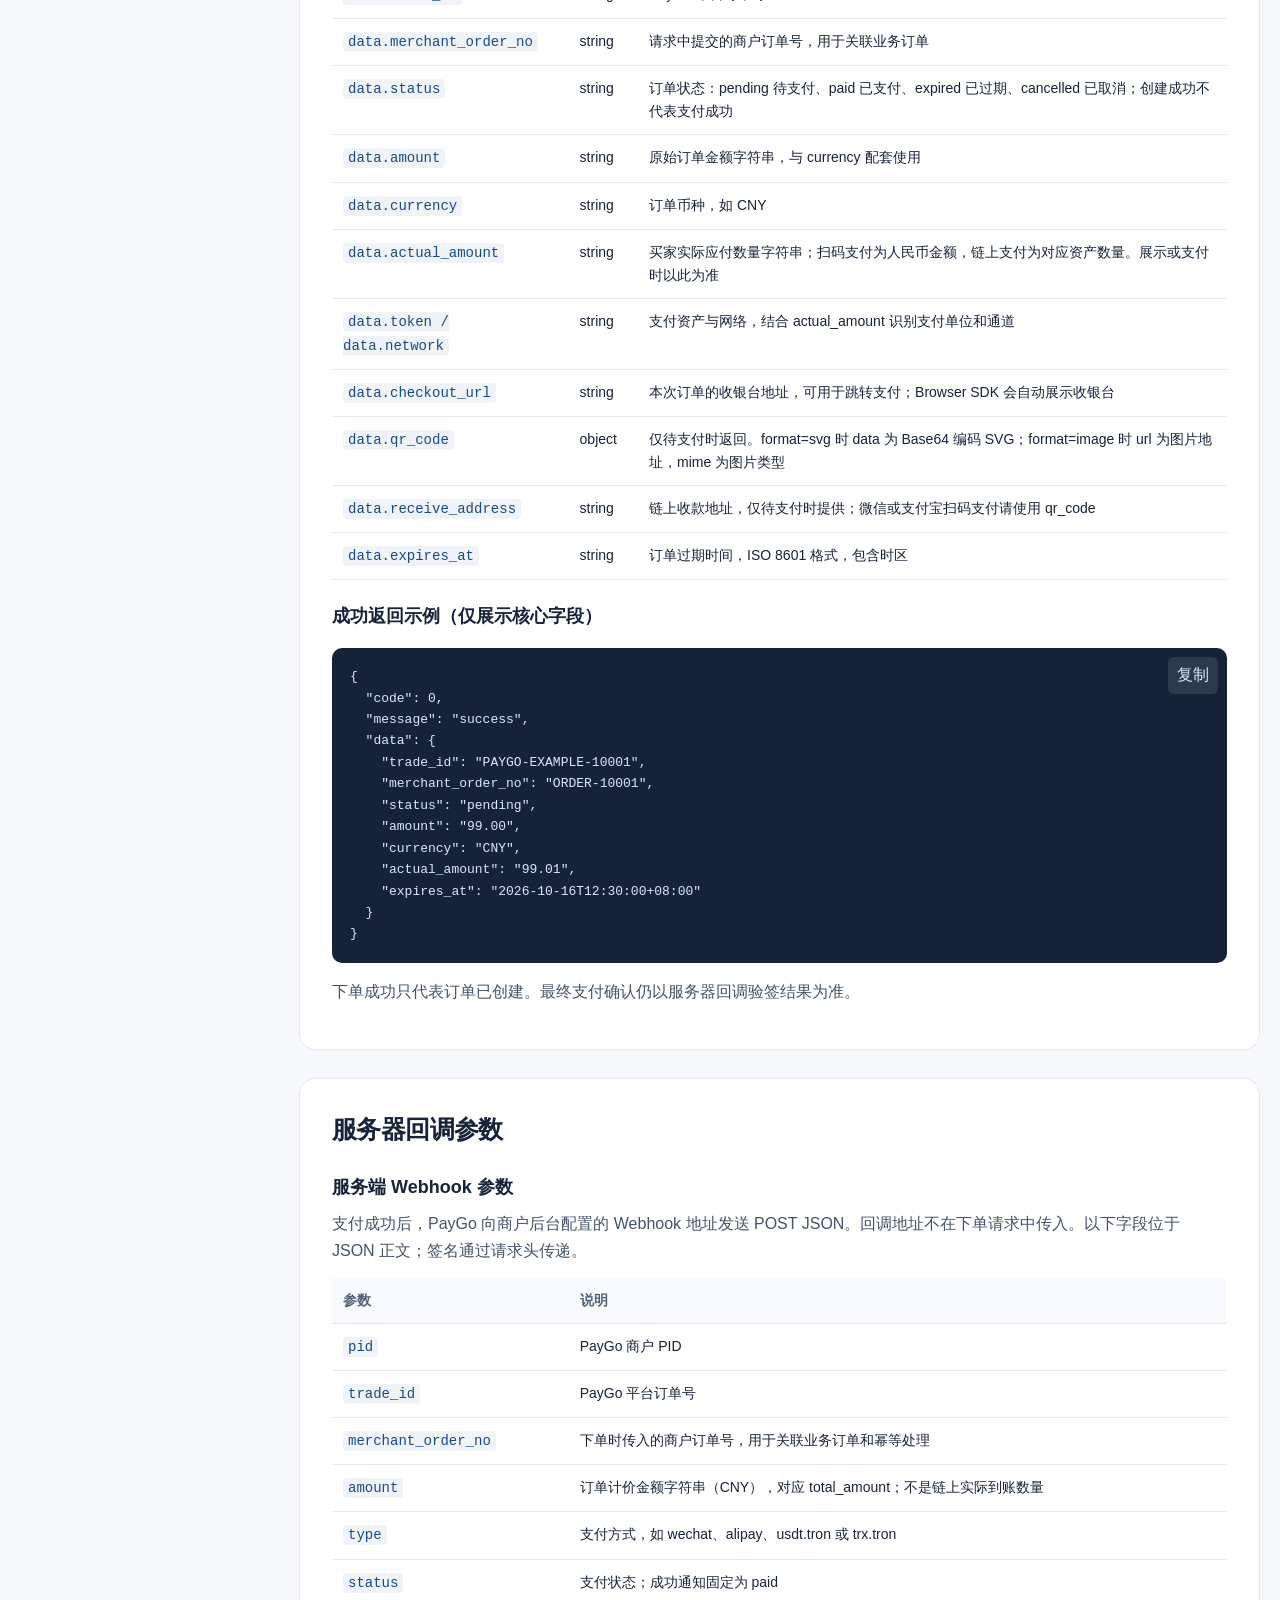
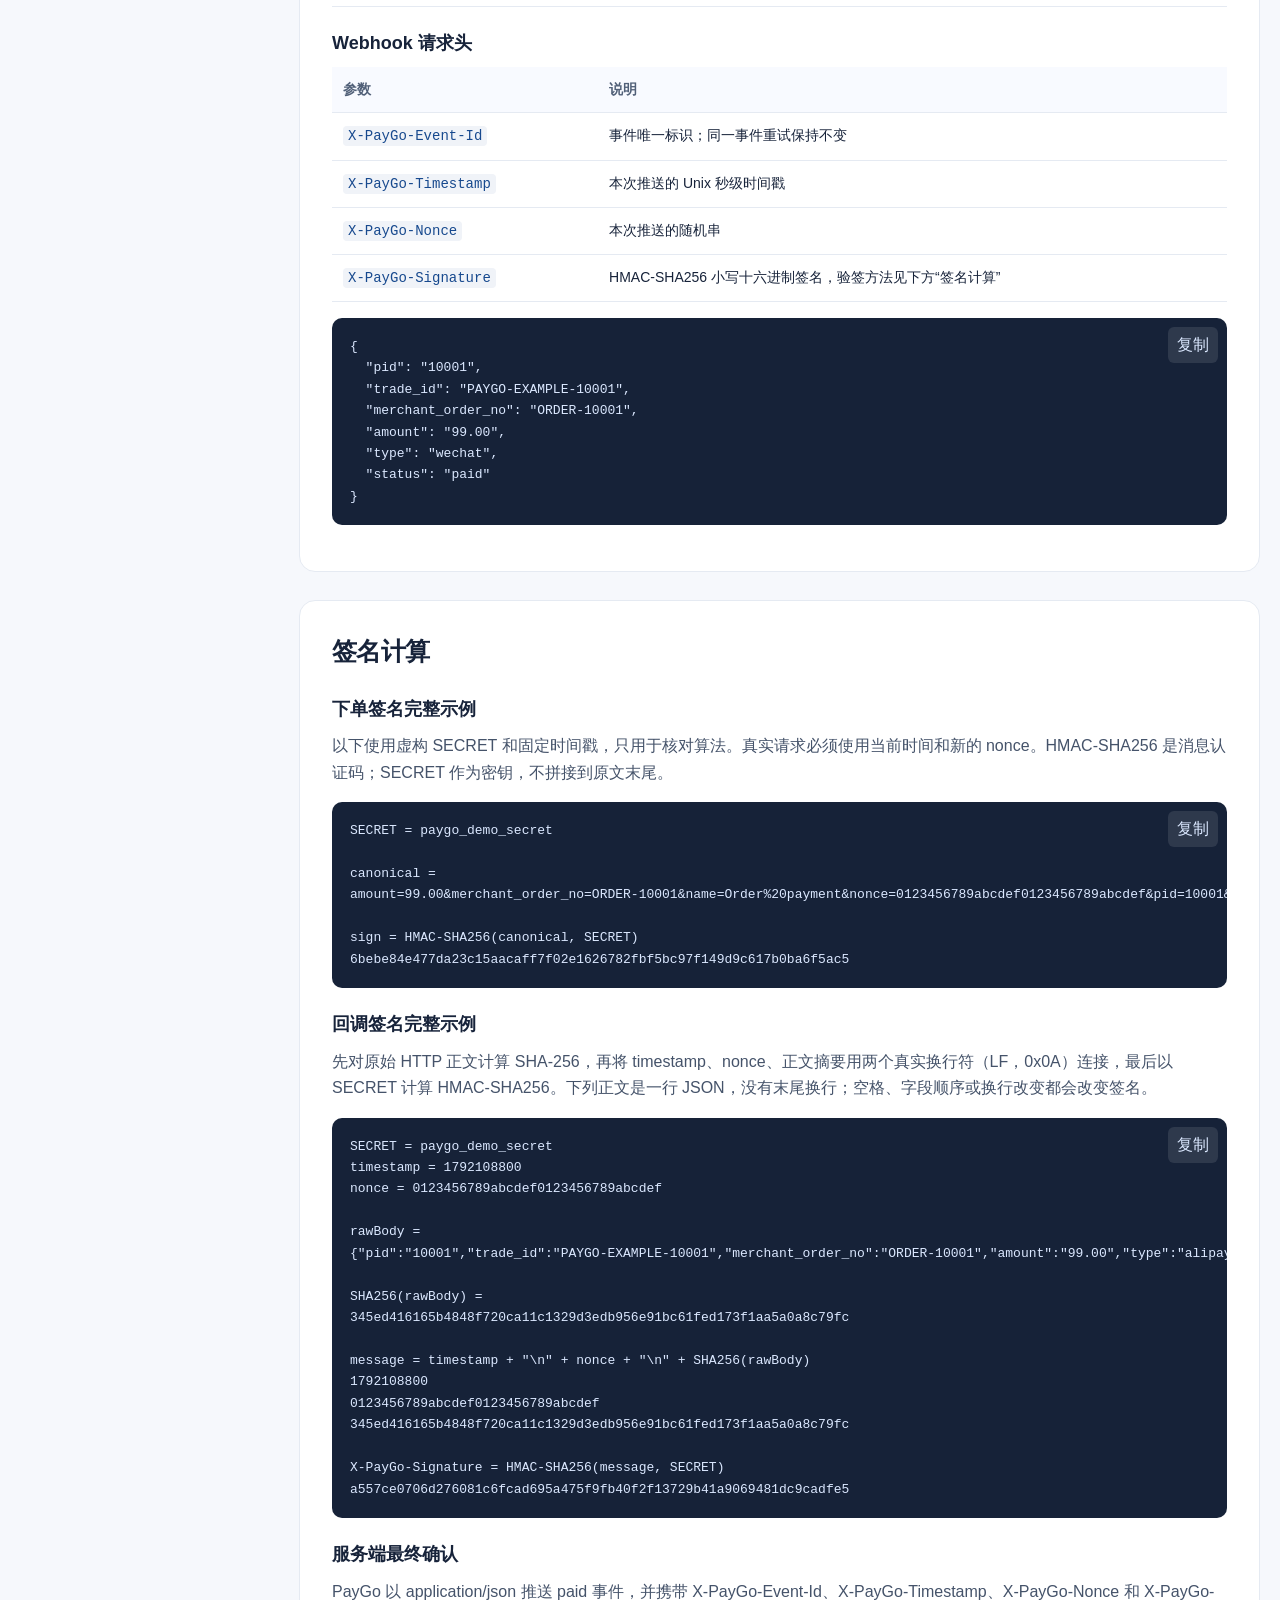
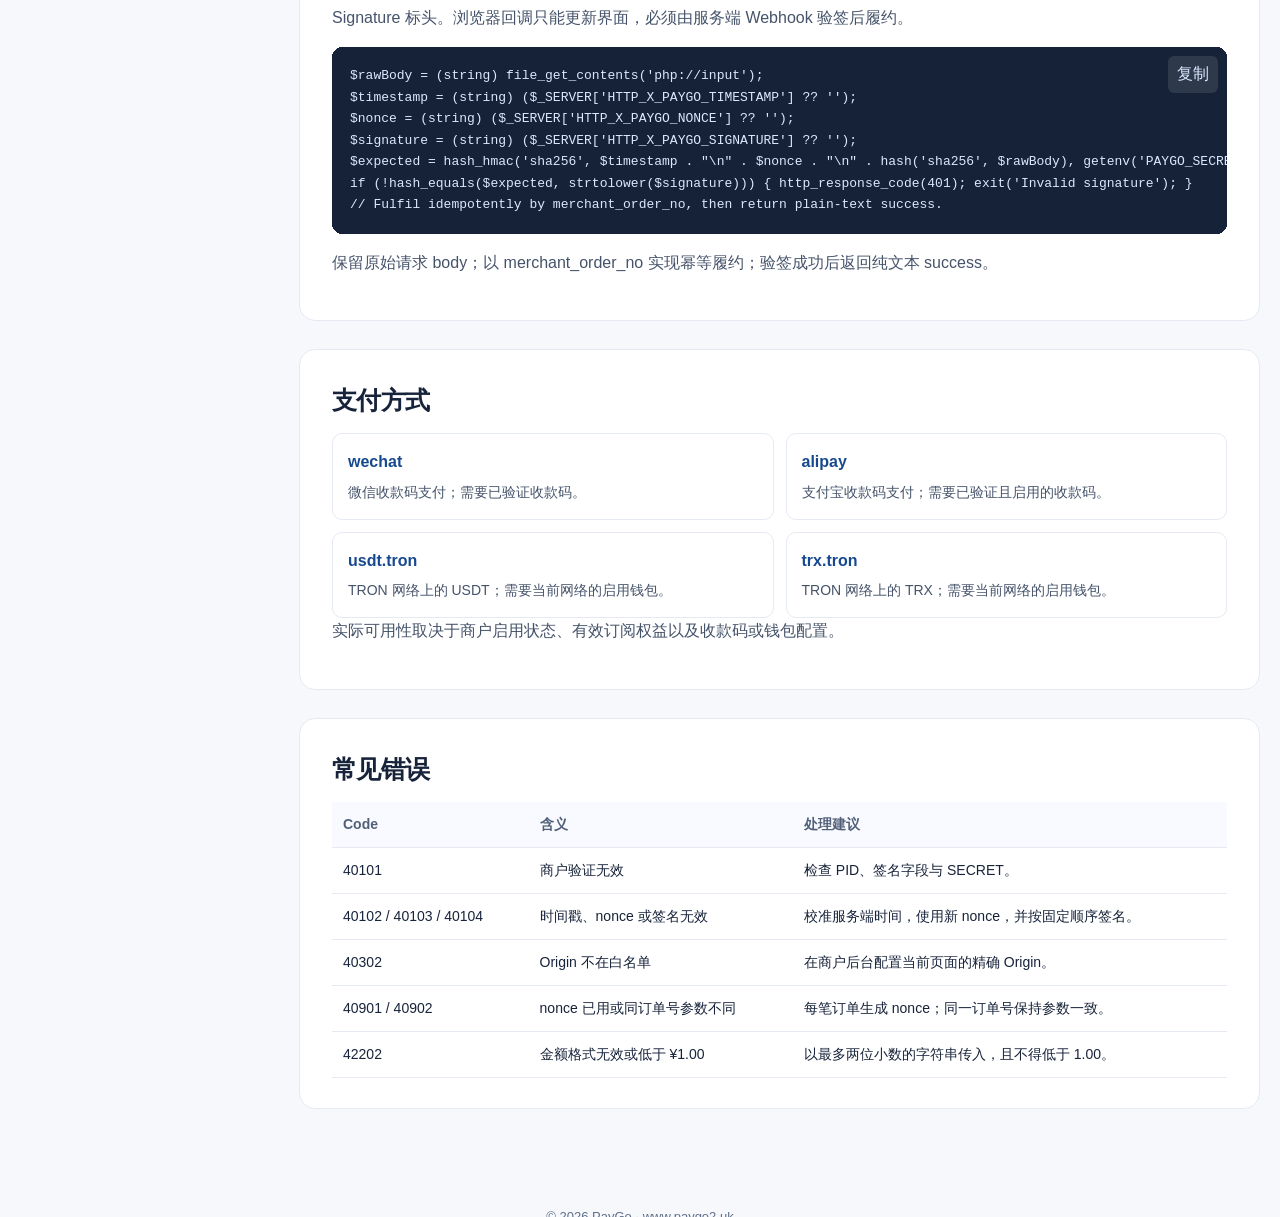
==== commit 4ace53bf: "docs: replace Apifox with signed cURL order example" ====
--- a/docs/index.html
+++ b/docs/index.html
@@ -8,7 +8,7 @@
 </head>
 <body>
 <header class="site-header"><nav class="navigation" aria-label="PayGo"><a class="brand" href="/"><span class="brand-mark">P</span>PayGo</a><div class="nav-links"><a href="/" data-i18n="home">首页</a><a aria-current="page" class="docs-link" href="/docs/" data-i18n="docs">对接文档</a><label class="language-select"><span class="visually-hidden" data-i18n="language">语言</span><select id="language"><option value="zh">简体中文</option><option value="zh-TW">繁體中文</option><option value="en">English</option></select></label><a href="https://app.paygo2.uk/login" data-i18n="login">登录</a><a class="button button-small" href="https://app.paygo2.uk/register" data-i18n="register">注册</a></div></nav></header>
-<main class="docs-main"><div class="docs-layout"><aside class="toc"><strong data-i18n="contents">目录</strong><a href="#start" data-i18n="quick">快速开始</a><a href="#sign" data-i18n="signing">签名规则</a><a href="#sdk">Browser SDK</a><a href="#parameters" data-i18n="params">请求参数</a><a href="#response" data-i18n="responseParams">请求返回参数</a><a href="#callbacks" data-i18n="callbacks">服务器回调参数</a><a href="#signature" data-i18n="signatureCalc">签名计算</a><a href="#methods" data-i18n="methods">支付方式</a><a href="#errors" data-i18n="errors">错误码</a></aside>
+<main class="docs-main"><div class="docs-layout"><aside class="toc"><strong data-i18n="contents">目录</strong><a href="#start" data-i18n="quick">快速开始</a><a href="#sign" data-i18n="signing">签名规则</a><a href="#sdk">Browser SDK</a><a href="#parameters" data-i18n="params">请求参数</a><a href="#curl" data-i18n="curlTitle">cURL 下单联调</a><a href="#response" data-i18n="responseParams">请求返回参数</a><a href="#callbacks" data-i18n="callbacks">服务器回调参数</a><a href="#signature" data-i18n="signatureCalc">签名计算</a><a href="#methods" data-i18n="methods">支付方式</a><a href="#errors" data-i18n="errors">错误码</a></aside>
 <article class="docs-content">
 <section class="hero"><p class="eyebrow">PAYGO · API REFERENCE</p><h1 data-i18n="title">PayGo 开发文档</h1><p data-i18n="lead">使用 Browser SDK 创建订单和收银台；以签名验证的 Webhook 作为最终支付确认。</p><div class="notice"><strong data-i18n="secretTitle">SECRET 仅能保存在商户服务端。</strong> <span data-i18n="secretText">绝不能放入浏览器、移动端或公开代码仓库。</span></div></section>
 <section class="section" id="start"><h2 data-i18n="quick">快速开始</h2><p data-i18n="quickBody">在商户后台配置 PID、SECRET、Webhook、收款方式与 Browser SDK Origin 白名单。由商户服务端按真实订单生成一次性签名参数，再由浏览器调用 PayGo.mount()。</p><ol class="flow"><li data-i18n="flow1">服务端生成订单参数</li><li data-i18n="flow2">HMAC-SHA256 签名</li><li data-i18n="flow3">页面调用 PayGo.mount()</li><li data-i18n="flow4">收银台与状态更新</li><li data-i18n="flow5">Webhook 最终确认</li></ol></section>
@@ -35,6 +35,62 @@
 <section class="section" id="parameters"><h2 data-i18n="params">请求参数</h2><div class="api-origin"><span>API</span><div><strong data-i18n="apiOriginTitle">支付请求地址</strong><code>POST https://api.paygo2.uk/api/v1/paygo/checkout/sessions</code><p data-i18n="apiOriginText">Content-Type: application/json。SDK 默认使用此地址，无需传 api；直接调试时需发送商户白名单内的 Origin 请求头。</p></div></div><div class="table-wrap"><table><thead><tr><th data-i18n="parameter">参数</th><th data-i18n="required">必填</th><th data-i18n="description">说明</th></tr></thead><tbody>
 <tr><td><code>pid</code></td><td>✓</td><td data-i18n="pPid">PayGo 商户 PID</td></tr><tr><td><code>merchant_order_no</code></td><td>✓</td><td data-i18n="pOrder">商户唯一订单号，不超过 64 个字符</td></tr><tr><td><code>amount</code></td><td>✓</td><td data-i18n="pAmount">人民币金额字符串；最低 1.00，最多两位小数</td></tr><tr><td><code>name</code></td><td>✓</td><td data-i18n="pName">商品或订单名称</td></tr><tr><td><code>type</code></td><td>✓</td><td><code>wechat</code> / <code>alipay</code> / <code>usdt.tron</code> / <code>trx.tron</code></td></tr><tr><td><code>timestamp</code></td><td>✓</td><td data-i18n="pTime">Unix 秒级时间戳，有效期 ±5 分钟</td></tr><tr><td><code>nonce</code></td><td>✓</td><td data-i18n="pNonce">16–128 字符随机串，只能使用一次</td></tr><tr><td><code>sign</code></td><td>✓</td><td data-i18n="pSign">服务端用 SECRET 生成的 HMAC-SHA256</td></tr><tr><td><code>return_url</code></td><td>✓</td><td data-i18n="pReturn">支付后返回的 HTTP/HTTPS URL</td></tr><tr><td><code>lang</code></td><td>–</td><td data-i18n="pLang">zh / zh-TW / en；设置收银台初始语言</td></tr>
 </tbody></table></div></section>
+<section class="section" id="curl"><h2 data-i18n="curlTitle">cURL 下单联调</h2><p data-i18n="curlIntro">无需登录文档平台。需要 Bash、Python 3 和支持 --fail-with-body 的 cURL（7.76.0 或更新版本）；在本机交互式终端运行。先填写自己的 PID、白名单 Origin（无路径和末尾斜线）与支付返回地址。</p><div class="code"><button class="copy" data-copy>复制</button><pre>export PAYGO_PID=&#x27;YOUR_MERCHANT_PID&#x27;
+export PAYGO_ORIGIN=&#x27;https://your-merchant.example&#x27;
+export PAYGO_RETURN_URL=&#x27;https://your-merchant.example/pay/result&#x27;</pre></div><p data-i18n="curlRun">复制并执行下面完整脚本，或下载脚本后运行 bash create-order.sh。SECRET 在终端隐藏输入，仅在本机用于签名，不写入请求正文。金额和支付方式在 fields 中修改；默认 1.00 元、支付宝，需已启用对应通道。每次执行会创建新的订单号、时间戳和 nonce。</p><p><a href="../examples/create-order.sh" download data-i18n="curlDownload">下载完整下单脚本</a></p><div class="code"><button class="copy" data-copy>复制</button><pre>#!/usr/bin/env bash
+# Requires Bash, Python 3, and cURL. Run locally; never paste SECRET into this file.
+set -euo pipefail
+: &quot;${PAYGO_PID:?Set PAYGO_PID to your merchant PID}&quot;
+: &quot;${PAYGO_ORIGIN:?Set PAYGO_ORIGIN to your allowlisted page Origin}&quot;
+: &quot;${PAYGO_RETURN_URL:?Set PAYGO_RETURN_URL to your payment return URL}&quot;
+export PAYGO_PID PAYGO_ORIGIN PAYGO_RETURN_URL
+
+payload=&quot;$(python3 - &lt;&lt;&#x27;PY&#x27;
+import getpass
+import hashlib
+import hmac
+import json
+import os
+import secrets
+import time
+from urllib.parse import quote, urlsplit
+
+origin = urlsplit(os.environ[&#x27;PAYGO_ORIGIN&#x27;])
+return_url = urlsplit(os.environ[&#x27;PAYGO_RETURN_URL&#x27;])
+if (origin.scheme not in (&#x27;http&#x27;, &#x27;https&#x27;) or not origin.netloc
+        or origin.path or origin.query or origin.fragment
+        or origin.username or origin.password):
+    raise SystemExit(&#x27;PAYGO_ORIGIN must be an http(s) Origin without a path or credentials&#x27;)
+if (return_url.scheme not in (&#x27;http&#x27;, &#x27;https&#x27;) or not return_url.netloc
+        or return_url.username or return_url.password):
+    raise SystemExit(&#x27;PAYGO_RETURN_URL must be an http(s) URL without credentials&#x27;)
+secret = getpass.getpass(&#x27;PayGo SECRET (hidden, local signing only): &#x27;)
+if not secret:
+    raise SystemExit(&#x27;SECRET must not be empty&#x27;)
+fields = {
+    &#x27;pid&#x27;: os.environ[&#x27;PAYGO_PID&#x27;],
+    &#x27;merchant_order_no&#x27;: &#x27;CURL-&#x27; + str(int(time.time())) + &#x27;-&#x27; + secrets.token_hex(8),
+    &#x27;amount&#x27;: &#x27;1.00&#x27;,
+    &#x27;name&#x27;: &#x27;cURL integration test&#x27;,
+    &#x27;type&#x27;: &#x27;alipay&#x27;,
+    &#x27;return_url&#x27;: os.environ[&#x27;PAYGO_RETURN_URL&#x27;],
+    &#x27;timestamp&#x27;: str(int(time.time())),
+    &#x27;nonce&#x27;: secrets.token_hex(16),
+}
+canonical = &#x27;&amp;&#x27;.join(key + &#x27;=&#x27; + quote(fields[key], safe=&#x27;-._~&#x27;) for key in sorted(fields))
+fields[&#x27;sign&#x27;] = hmac.new(secret.encode(), canonical.encode(), hashlib.sha256).hexdigest()
+print(json.dumps(fields, ensure_ascii=False))
+PY
+)&quot;
+
+printf &#x27;%s&#x27; &quot;$payload&quot; | curl --silent --show-error --fail-with-body \
+  --connect-timeout 10 --max-time 30 \
+  --request POST &#x27;https://api.paygo2.uk/api/v1/paygo/checkout/sessions&#x27; \
+  --header &quot;Origin: $PAYGO_ORIGIN&quot; \
+  --header &#x27;Content-Type: application/json&#x27; \
+  --data-binary @-
+printf &#x27;\n&#x27;
+</pre></div><p data-i18n="curlResult">脚本会向真实接口创建订单，请按需运行。检查 JSON 中 code 是否为 0，再查看 data 的订单状态和收银台字段；创建成功不代表支付成功。超时也可能已经创建订单，先在商户后台确认，不要盲目重复下单。支付确认以验签后的 Webhook 为准。</p></section>
 <section class="section" id="response"><h2 data-i18n="responseParams">请求返回参数</h2><p data-i18n="rIntro">下单接口返回 JSON，code 为 0 表示成功，订单信息位于 data。下表仅列出商户对接常用字段，SDK 内部通信和重复展示字段已省略；实际响应可能包含其他字段。</p><div class="table-wrap"><table><thead><tr><th data-i18n="parameter">参数</th><th data-i18n="fieldType">类型</th><th data-i18n="description">说明</th></tr></thead><tbody>
 <tr><td><code>code</code></td><td>number</td><td data-i18n="rCode">业务状态码；0 为成功，非 0 时根据 message 和错误码处理，不能只判断 HTTP 200</td></tr>
 <tr><td><code>message</code></td><td>string</td><td data-i18n="rMessage">结果说明；成功通常为 success</td></tr>
@@ -129,5 +185,8 @@
 Object.assign(t["zh"],{"responseParams": "请求返回参数", "callbacks": "服务器回调参数", "rIntro": "下单接口返回 JSON，code 为 0 表示成功，订单信息位于 data。下表仅列出商户对接常用字段，SDK 内部通信和重复展示字段已省略；实际响应可能包含其他字段。", "fieldType": "类型", "rCode": "业务状态码；0 为成功，非 0 时根据 message 和错误码处理，不能只判断 HTTP 200", "rMessage": "结果说明；成功通常为 success", "rData": "成功时为订单对象；业务失败时可能为空数组，先检查 code 再读取订单字段", "rOrder": "请求中提交的商户订单号，用于关联业务订单", "rStatus": "订单状态：pending 待支付、paid 已支付、expired 已过期、cancelled 已取消；创建成功不代表支付成功", "rAmount": "原始订单金额字符串，与 currency 配套使用", "rCurrency": "订单币种，如 CNY", "rActual": "买家实际应付数量字符串；扫码支付为人民币金额，链上支付为对应资产数量。展示或支付时以此为准", "rAsset": "支付资产与网络，结合 actual_amount 识别支付单位和通道", "rCheckout": "本次订单的收银台地址，可用于跳转支付；Browser SDK 会自动展示收银台", "rQr": "仅待支付时返回。format=svg 时 data 为 Base64 编码 SVG；format=image 时 url 为图片地址，mime 为图片类型", "rAddress": "链上收款地址，仅待支付时提供；微信或支付宝扫码支付请使用 qr_code", "rExpires": "订单过期时间，ISO 8601 格式，包含时区", "rExample": "成功返回示例（仅展示核心字段）", "rFinal": "下单成功只代表订单已创建。最终支付确认仍以服务器回调验签结果为准。"});
 Object.assign(t["en"],{"responseParams": "Response parameters", "callbacks": "Server callback parameters", "rIntro": "The order endpoint returns JSON. A code of 0 indicates success and data contains the order. Only commonly used merchant fields are listed; internal SDK communication and duplicate display fields are omitted. Actual responses may include additional fields.", "fieldType": "Type", "rCode": "Business result code: 0 means success. For nonzero codes, handle message and the error code; HTTP 200 alone does not indicate success.", "rMessage": "Result description; typically success on success", "rData": "Order object on success; may be an empty array on business failure. Check code before reading order fields.", "rOrder": "Merchant order number submitted in the request", "rStatus": "pending, paid, expired, or cancelled. Successful creation does not mean payment is complete.", "rAmount": "Original order amount string; interpret with currency", "rCurrency": "Order currency, such as CNY", "rActual": "Actual quantity the buyer must pay: CNY for QR payments or asset quantity for on-chain payments. Use this value for payment and display.", "rAsset": "Payment asset and network; interpret with actual_amount to identify the unit and channel", "rCheckout": "Checkout URL for this order, usable for redirecting to payment. The Browser SDK displays checkout automatically.", "rQr": "Only returned while pending. For format=svg, data contains Base64-encoded SVG. For format=image, url is the image URL and mime its media type.", "rAddress": "On-chain receiving address, provided only while pending. For WeChat or Alipay payments use qr_code.", "rExpires": "Order expiration time in ISO 8601 format, including the timezone", "rExample": "Success response example (core fields only)", "rFinal": "Successful order creation is not payment confirmation. Confirm payment only after verifying the server callback."});
 Object.assign(t["zh-TW"],{"responseParams": "請求回傳參數", "callbacks": "伺服器回呼參數", "rIntro": "下單介面回傳 JSON，code 為 0 表示成功，訂單資訊位於 data。下表僅列出商戶串接常用欄位，SDK 內部通訊及重複顯示欄位已省略；實際回應可能包含其他欄位。", "fieldType": "類型", "rCode": "業務狀態碼；0 為成功，非 0 時依 message 和錯誤碼處理，不能只判斷 HTTP 200", "rMessage": "結果說明；成功通常為 success", "rData": "成功時為訂單物件；業務失敗時可能為空陣列，先檢查 code 再讀取訂單欄位", "rOrder": "請求中提交的商戶訂單號，用於關聯業務訂單", "rStatus": "訂單狀態：pending 待支付、paid 已支付、expired 已過期、cancelled 已取消；建立成功不代表支付成功", "rAmount": "原始訂單金額字串，與 currency 配套使用", "rCurrency": "訂單幣別，如 CNY", "rActual": "買家實際應付數量字串；掃碼支付為人民幣金額，鏈上支付為對應資產數量。顯示或支付時以此為準", "rAsset": "支付資產與網路，結合 actual_amount 識別支付單位和通道", "rCheckout": "本次訂單的收銀台網址，可用於跳轉支付；Browser SDK 會自動顯示收銀台", "rQr": "僅待支付時回傳。format=svg 時 data 為 Base64 編碼 SVG；format=image 時 url 為圖片網址，mime 為圖片類型", "rAddress": "鏈上收款地址，僅待支付時提供；微信或支付寶掃碼支付請使用 qr_code", "rExpires": "訂單過期時間，ISO 8601 格式，包含時區", "rExample": "成功回傳範例（僅顯示核心欄位）", "rFinal": "下單成功只代表訂單已建立。最終支付確認仍以伺服器回呼驗簽結果為準。"});
+Object.assign(t["zh"],{"curlTitle": "cURL 下单联调", "curlIntro": "无需登录文档平台。需要 Bash、Python 3 和支持 --fail-with-body 的 cURL（7.76.0 或更新版本）；在本机交互式终端运行。先填写自己的 PID、白名单 Origin（无路径和末尾斜线）与支付返回地址。", "curlRun": "复制并执行下面完整脚本，或下载脚本后运行 bash create-order.sh。SECRET 在终端隐藏输入，仅在本机用于签名，不写入请求正文。金额和支付方式在 fields 中修改；默认 1.00 元、支付宝，需已启用对应通道。每次执行会创建新的订单号、时间戳和 nonce。", "curlDownload": "下载完整下单脚本", "curlResult": "脚本会向真实接口创建订单，请按需运行。检查 JSON 中 code 是否为 0，再查看 data 的订单状态和收银台字段；创建成功不代表支付成功。超时也可能已经创建订单，先在商户后台确认，不要盲目重复下单。支付确认以验签后的 Webhook 为准。"});
+Object.assign(t["en"],{"curlTitle": "Test an order with cURL", "curlIntro": "No documentation platform login is needed. Requires Bash, Python 3, and cURL 7.76.0 or later (--fail-with-body). Run in a local interactive terminal. Set your merchant PID, allowlisted Origin (no path or trailing slash), and payment return URL first.", "curlRun": "Copy and run the complete script below, or download it and run bash create-order.sh. SECRET is entered at a hidden terminal prompt, used only for local signing, and excluded from the request body. Edit amount and type in fields; defaults are CNY 1.00 and Alipay, which must be enabled. Each run generates a new order number, timestamp, and nonce.", "curlDownload": "Download the complete order script", "curlResult": "This script creates an order through the real API. Check code is 0 before reading data, status, and checkout fields. Creation is not payment confirmation. A timeout can still leave an order created; check the merchant console before trying again. Confirm payment only after verifying the Webhook."});
+Object.assign(t["zh-TW"],{"curlTitle": "cURL 下單測試", "curlIntro": "無需登入文件平台。需要 Bash、Python 3 和支援 --fail-with-body 的 cURL（7.76.0 或更新版本）；在本機互動式終端執行。先填入自己的 PID、白名單 Origin（無路徑及結尾斜線）與支付返回網址。", "curlRun": "複製並執行下方完整腳本，或下載後執行 bash create-order.sh。SECRET 在終端隱藏輸入，僅在本機用於簽名，不寫入請求正文。金額與支付方式在 fields 中修改；預設為 1.00 元、支付寶，需已啟用對應通道。每次執行會產生新的訂單號、時間戳與 nonce。", "curlDownload": "下載完整下單腳本", "curlResult": "腳本會透過真實介面建立訂單，請按需執行。先檢查 JSON 的 code 是否為 0，再查看 data 的訂單狀態及收銀台欄位；建立成功不代表支付成功。逾時仍可能已建立訂單，先在商戶後台確認，避免盲目重複下單。支付確認以驗簽後的 Webhook 為準。"});
 const requested=new URLSearchParams(location.search).get('lang');const lang=t[requested]?requested:'zh';const text=t[lang];document.documentElement.lang=lang==='zh-TW'?'zh-Hant':lang==='en'?'en':'zh-CN';document.querySelectorAll('[data-i18n]').forEach(node=>node.textContent=text[node.dataset.i18n]||node.textContent);document.querySelectorAll('.docs-link').forEach(link=>link.href='/docs/?lang='+encodeURIComponent(lang));const picker=document.querySelector('#language');picker.value=lang;picker.addEventListener('change',()=>location.href='/docs/?lang='+encodeURIComponent(picker.value));document.querySelectorAll('[data-copy]').forEach(button=>button.addEventListener('click',async()=>{try{await navigator.clipboard.writeText(button.parentElement.querySelector('pre').textContent);button.textContent=lang==='en'?'Copied':'已複製';setTimeout(()=>button.textContent=lang==='en'?'Copy':'复制',1200)}catch{button.textContent='…'}}));
 </script></body></html>
